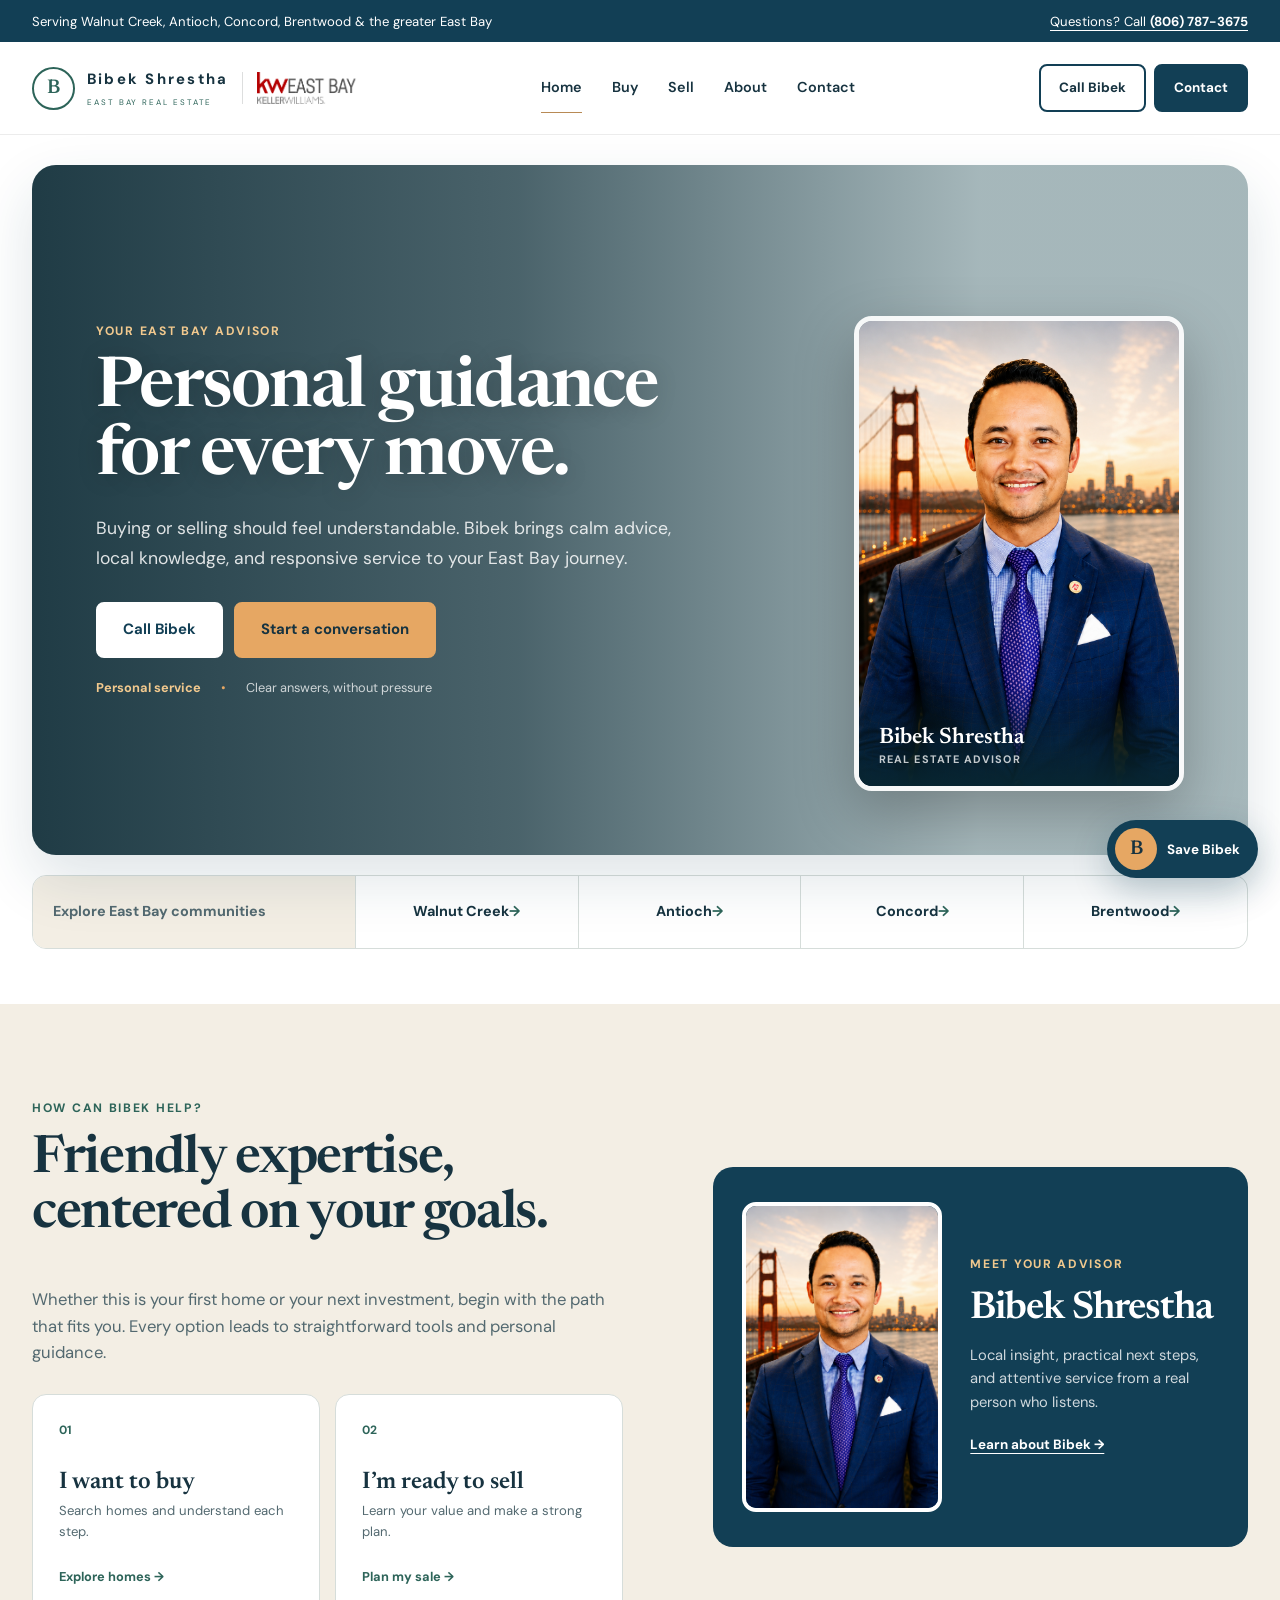
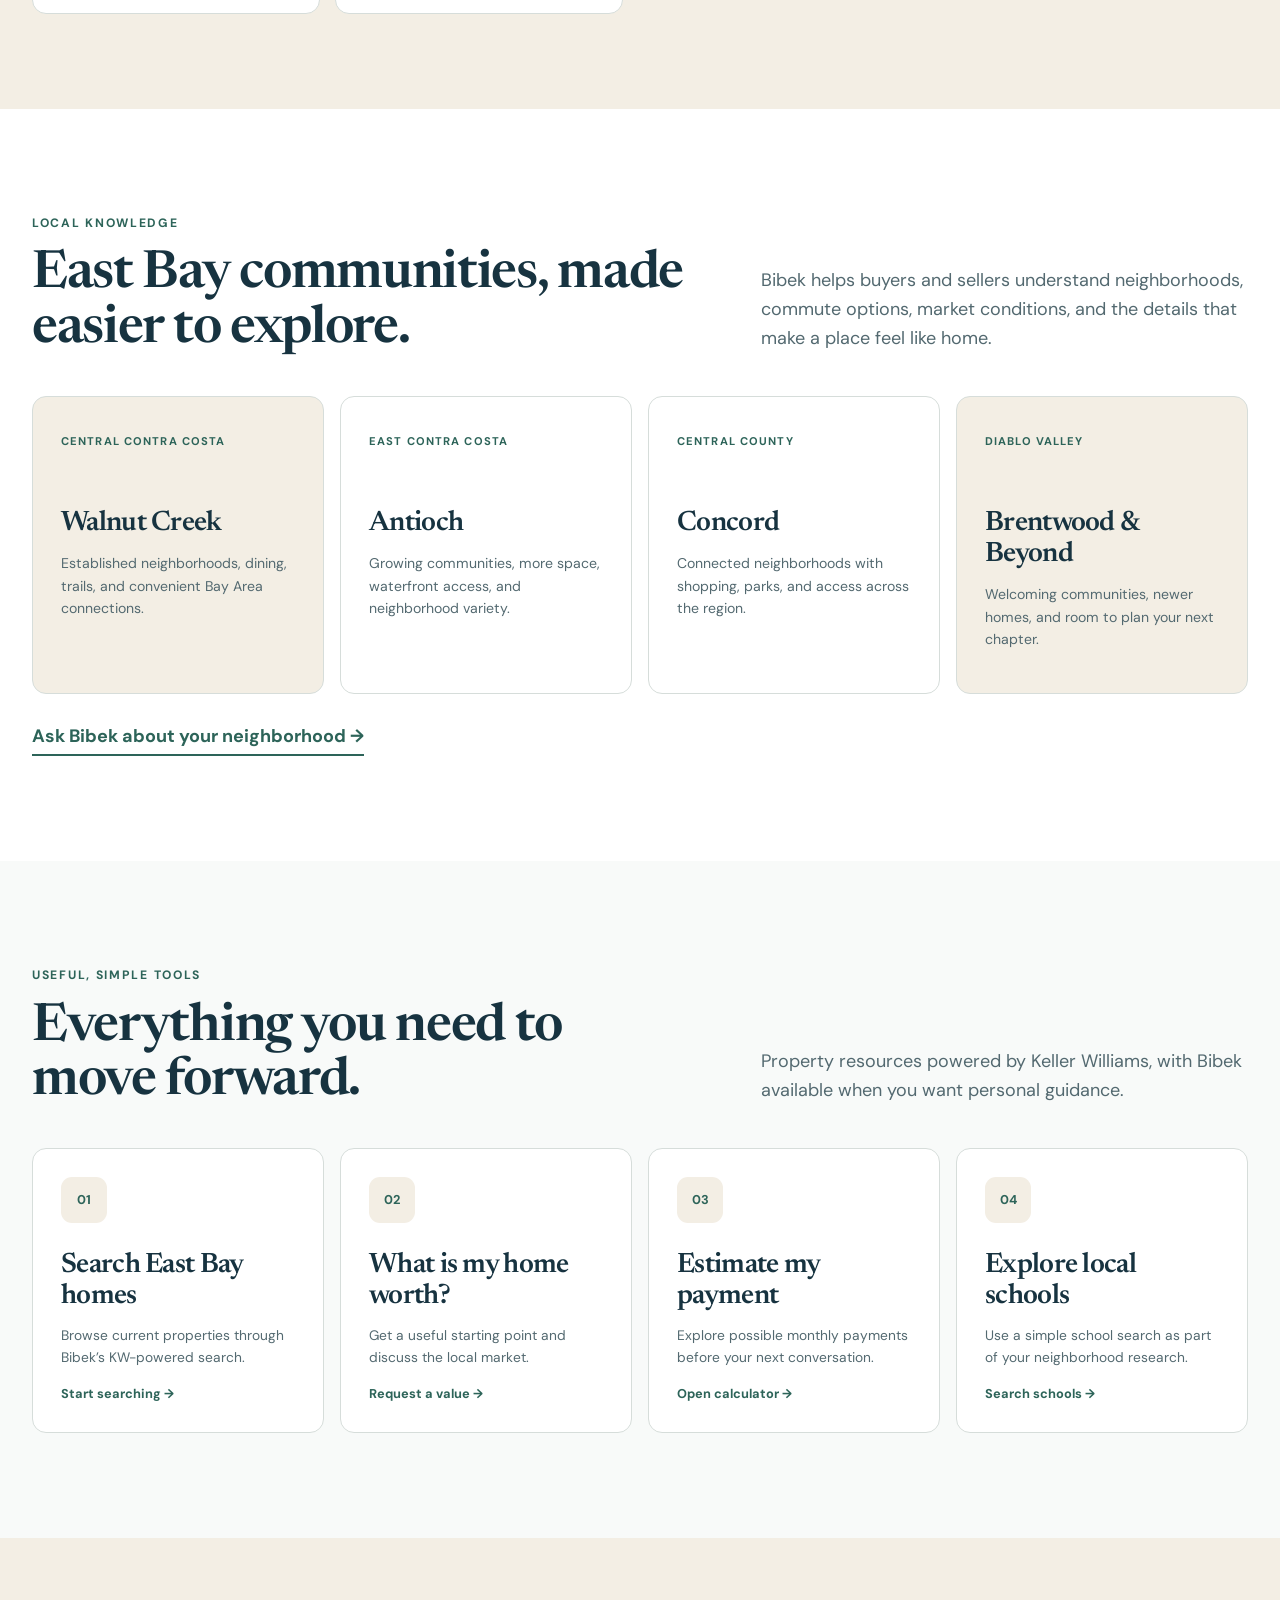
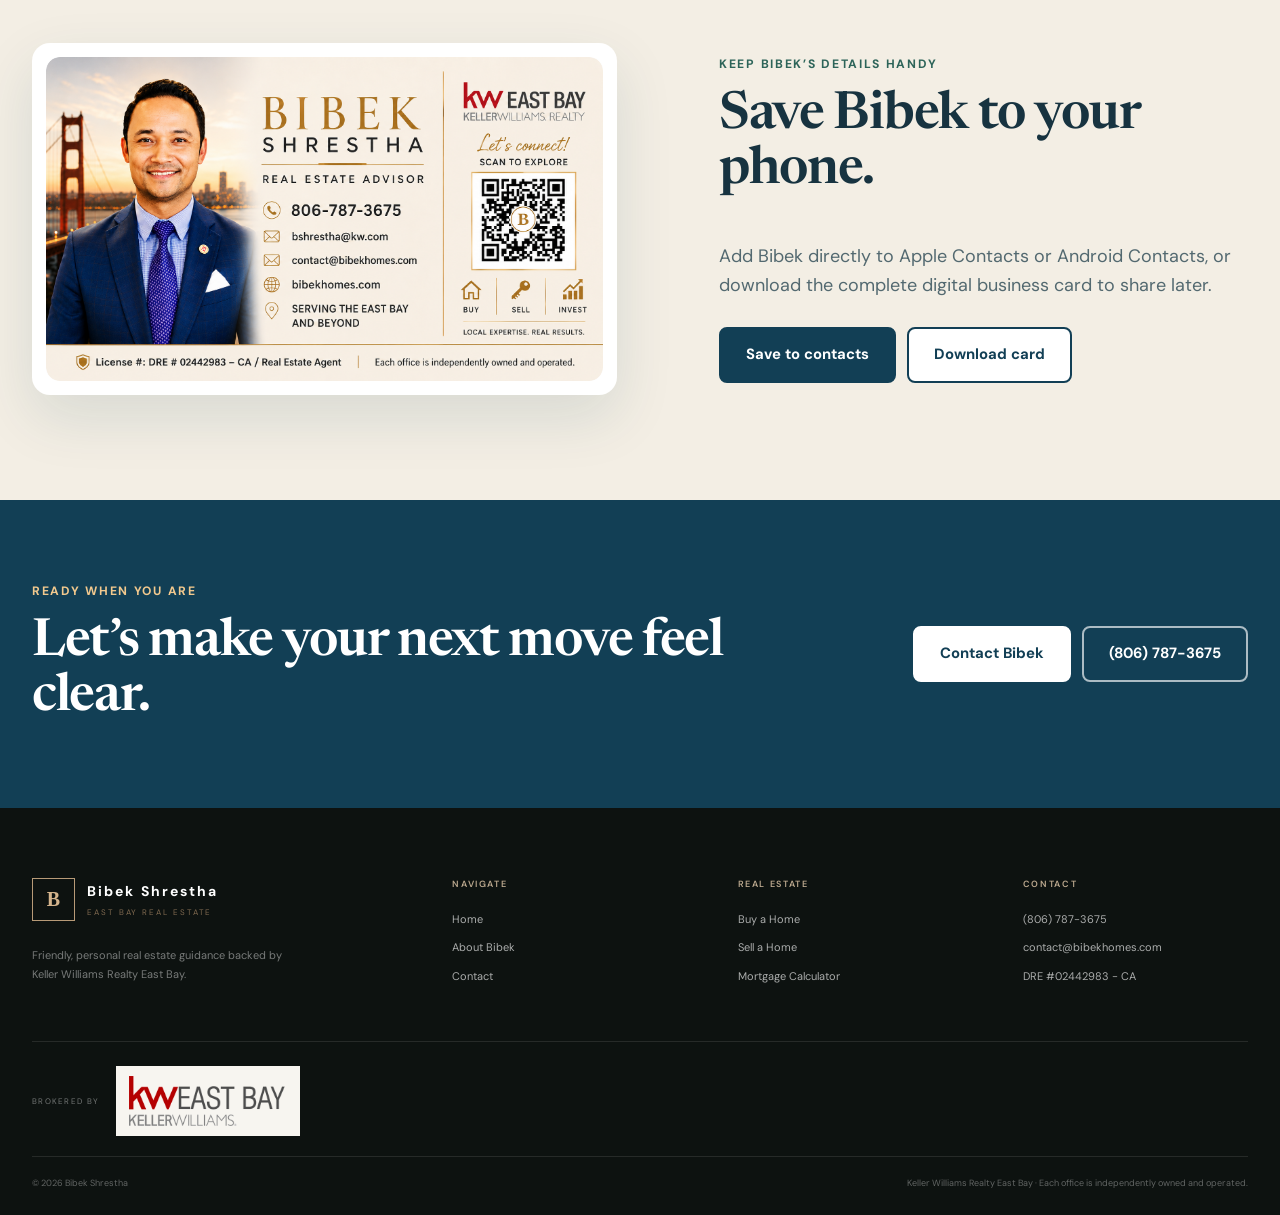
==== index.html @ 1809be36 "Unify navbar and KW co-branding" ====
<!doctype html>
<html lang="en">
<head>
<meta charset="utf-8">
<meta name="viewport" content="width=device-width,initial-scale=1">
<meta name="description" content="Friendly, personal East Bay real estate guidance from Bibek Shrestha, serving Walnut Creek, Antioch, Concord, Brentwood and nearby communities.">
<meta name="theme-color" content="#123f55">
<title>Bibek Shrestha | East Bay Real Estate</title>
<link rel="preconnect" href="https://fonts.googleapis.com">
<link rel="preconnect" href="https://fonts.gstatic.com" crossorigin>
<link href="https://fonts.googleapis.com/css2?family=DM+Sans:wght@400;500;600;700&family=Newsreader:opsz,wght@6..72,500;6..72,600&display=swap" rel="stylesheet">
<link rel="stylesheet" href="assets/css/styles.css?v=premium-2">
<link rel="stylesheet" href="assets/css/refinements.css?v=refine-4">
<link rel="stylesheet" href="assets/css/coastal-home.css?v=coastal-6">
</head>
<body class="coastal-home">

<a class="coastal-skip" href="#main-content">Skip to main content</a>

<div class="coastal-topbar">
  <div class="container">
    <span>Serving Walnut Creek, Antioch, Concord, Brentwood &amp; the greater East Bay</span>
    <a data-agent-phone-link href="#">Questions? Call <strong data-agent-phone></strong></a>
  </div>
</div>

<header class="site-header coastal-header">
  <div class="container navbar">
    <a class="brand" href="index.html" aria-label="Bibek Shrestha home">
      <div class="monogram" aria-hidden="true">B</div>
      <div class="brand-copy"><strong data-agent-name>BIBEK SHRESTHA</strong><span>East Bay Real Estate</span></div>
    </a>
    <button class="mobile-menu" data-menu-button aria-label="Open navigation" aria-expanded="false">Menu</button>
    <nav class="main-nav" data-main-nav aria-label="Main navigation">
      <a aria-current="page" href="index.html">Home</a>
      <a href="search-homes/index.html">Buy</a>
      <a href="home-value/index.html">Sell</a>
      <a href="about/index.html">About</a>
      <a href="contact/index.php">Contact</a>
    </nav>
    <div class="nav-actions">
      <a class="coastal-call" data-agent-phone-link href="#">Call Bibek</a>
      <a class="coastal-contact" href="contact/index.php">Contact</a>
    </div>
  </div>
</header>

<main id="main-content">
  <section class="coastal-hero">
    <div class="container">
      <div class="coastal-hero-media">
        <video autoplay muted loop playsinline preload="metadata" aria-hidden="true">
          <source src="https://static.kw.com/7a/43/bce1463cf8110370e719b0ebc4ff/d9bakq3cnghs776kqfq0.mp4" type="video/mp4">
        </video>
        <div class="coastal-hero-panel">
          <div class="coastal-hero-copy">
            <p class="coastal-eyebrow">Your East Bay advisor</p>
            <h1>Personal guidance for every move.</h1>
            <p>Buying or selling should feel understandable. Bibek brings calm advice, local knowledge, and responsive service to your East Bay journey.</p>
            <div class="coastal-buttons">
              <a class="coastal-button primary" data-agent-phone-link href="#">Call Bibek</a>
              <a class="coastal-button warm" href="contact/index.php">Start a conversation</a>
            </div>
            <div class="coastal-reassurance"><strong>Personal service</strong><span>Clear answers, without pressure</span></div>
          </div>
          <a class="coastal-hero-advisor" href="about/index.html" aria-label="Meet Bibek Shrestha">
            <img src="assets/images/bibek-business-card-portrait.png" alt="Bibek Shrestha with the Golden Gate Bridge">
            <span><strong>Bibek Shrestha</strong><small>Real Estate Advisor</small></span>
          </a>
        </div>
      </div>
      <div class="coastal-community-nav" aria-label="Communities served">
        <strong>Explore East Bay communities</strong>
        <a href="#communities">Walnut Creek</a>
        <a href="#communities">Antioch</a>
        <a href="#communities">Concord</a>
        <a href="#communities">Brentwood</a>
      </div>
    </div>
  </section>

  <section class="coastal-help">
    <div class="container coastal-help-grid">
      <div class="coastal-help-copy">
        <p class="coastal-eyebrow">How can Bibek help?</p>
        <h2>Friendly expertise, centered on your goals.</h2>
        <p>Whether this is your first home or your next investment, begin with the path that fits you. Every option leads to straightforward tools and personal guidance.</p>
        <div class="coastal-paths">
          <a href="search-homes/index.html"><span aria-hidden="true">01</span><strong>I want to buy</strong><small>Search homes and understand each step.</small><b>Explore homes →</b></a>
          <a href="home-value/index.html"><span aria-hidden="true">02</span><strong>I’m ready to sell</strong><small>Learn your value and make a strong plan.</small><b>Plan my sale →</b></a>
        </div>
      </div>
      <aside class="coastal-profile">
        <img src="assets/images/bibek-business-card-portrait.png?v=card-portrait-1" alt="Bibek Shrestha, East Bay real estate advisor">
        <div>
          <p class="coastal-eyebrow">Meet your advisor</p>
          <h2>Bibek Shrestha</h2>
          <p>Local insight, practical next steps, and attentive service from a real person who listens.</p>
          <a href="about/index.html">Learn about Bibek →</a>
        </div>
      </aside>
    </div>
  </section>

  <section class="coastal-communities" id="communities">
    <div class="container">
      <div class="coastal-section-heading">
        <div><p class="coastal-eyebrow">Local knowledge</p><h2>East Bay communities, made easier to explore.</h2></div>
        <p>Bibek helps buyers and sellers understand neighborhoods, commute options, market conditions, and the details that make a place feel like home.</p>
      </div>
      <div class="coastal-place-grid">
        <article><span>Central Contra Costa</span><h3>Walnut Creek</h3><p>Established neighborhoods, dining, trails, and convenient Bay Area connections.</p></article>
        <article><span>East Contra Costa</span><h3>Antioch</h3><p>Growing communities, more space, waterfront access, and neighborhood variety.</p></article>
        <article><span>Central County</span><h3>Concord</h3><p>Connected neighborhoods with shopping, parks, and access across the region.</p></article>
        <article><span>Diablo Valley</span><h3>Brentwood &amp; Beyond</h3><p>Welcoming communities, newer homes, and room to plan your next chapter.</p></article>
      </div>
      <a class="coastal-text-link" href="contact/index.php">Ask Bibek about your neighborhood →</a>
    </div>
  </section>

  <section class="coastal-tools">
    <div class="container">
      <div class="coastal-section-heading">
        <div><p class="coastal-eyebrow">Useful, simple tools</p><h2>Everything you need to move forward.</h2></div>
        <p>Property resources powered by Keller Williams, with Bibek available when you want personal guidance.</p>
      </div>
      <div class="coastal-tool-grid">
        <a href="search-homes/index.html"><span class="coastal-tool-number">01</span><h3>Search East Bay homes</h3><p>Browse current properties through Bibek’s KW-powered search.</p><strong>Start searching →</strong></a>
        <a href="home-value/index.html"><span class="coastal-tool-number">02</span><h3>What is my home worth?</h3><p>Get a useful starting point and discuss the local market.</p><strong>Request a value →</strong></a>
        <a href="mortgage-calculator/index.html"><span class="coastal-tool-number">03</span><h3>Estimate my payment</h3><p>Explore possible monthly payments before your next conversation.</p><strong>Open calculator →</strong></a>
        <a href="school-search/index.html"><span class="coastal-tool-number">04</span><h3>Explore local schools</h3><p>Use a simple school search as part of your neighborhood research.</p><strong>Search schools →</strong></a>
      </div>
    </div>
  </section>

  <section class="coastal-save">
    <div class="container coastal-save-grid">
      <div class="coastal-business-card">
        <img src="assets/downloads/bibek-shrestha-digital-business-card.png" alt="Bibek Shrestha digital business card">
      </div>
      <div>
        <p class="coastal-eyebrow">Keep Bibek’s details handy</p>
        <h2>Save Bibek to your phone.</h2>
        <p>Add Bibek directly to Apple Contacts or Android Contacts, or download the complete digital business card to share later.</p>
        <div class="coastal-buttons">
          <a class="coastal-button primary" href="assets/downloads/bibek-shrestha.vcf" download>Save to contacts</a>
          <a class="coastal-button outline" href="assets/downloads/bibek-shrestha-digital-business-card.png" download>Download card</a>
        </div>
      </div>
    </div>
  </section>

  <section class="coastal-final">
    <div class="container">
      <div><p class="coastal-eyebrow">Ready when you are</p><h2>Let’s make your next move feel clear.</h2></div>
      <div class="coastal-buttons">
        <a class="coastal-button white" href="contact/index.php">Contact Bibek</a>
        <a class="coastal-button transparent" data-agent-phone-link href="#"><span data-agent-phone></span></a>
      </div>
    </div>
  </section>
</main>

<button class="business-card-launcher" type="button" data-business-card-open aria-label="Open Bibek Shrestha’s digital business card">
  <span aria-hidden="true">B</span>
  <strong>Save Bibek</strong>
</button>

<dialog class="business-card-dialog" data-business-card-dialog aria-labelledby="business-card-title">
  <button class="business-card-close" type="button" data-business-card-close aria-label="Close business card">×</button>
  <div class="business-card-dialog-grid">
    <div class="business-card-dialog-image">
      <img src="assets/downloads/bibek-shrestha-digital-business-card.png" alt="Bibek Shrestha digital business card">
    </div>
    <div class="business-card-dialog-copy">
      <p class="coastal-eyebrow">Keep Bibek handy</p>
      <h2 id="business-card-title">Keep Bibek’s contact handy.</h2>
      <p>Save his phone, email, website, brokerage, and license details in one step.</p>
      <p class="business-card-action-label">Save to Contacts now</p>
      <div class="business-card-phone-actions">
        <a class="phone-save-button apple" href="assets/downloads/bibek-shrestha.vcf" download>
          <span aria-hidden="true">●</span><span><small>Save contact on</small><strong>iPhone</strong></span>
        </a>
        <a class="phone-save-button android" href="assets/downloads/bibek-shrestha.vcf" download>
          <span aria-hidden="true">◆</span><span><small>Save contact on</small><strong>Android</strong></span>
        </a>
      </div>
      <div class="business-card-wallets" aria-label="Digital wallet availability">
        <div><strong>Apple Wallet</strong><span>Issuer setup required</span></div>
        <div><strong>Google Wallet</strong><span>Issuer setup required</span></div>
      </div>
      <a class="business-card-download" href="assets/downloads/bibek-shrestha-digital-business-card.png" download>Download the full business card</a>
      <p class="business-card-note">The contact buttons work now. Genuine Wallet passes need Apple and Google issuer accounts before they can be activated.</p>
    </div>
  </div>
</dialog>

<footer class="site-footer premium-footer">
  <div class="container footer-grid">
    <div><a class="brand" href="index.html"><div class="monogram">B</div><div class="brand-copy"><strong data-agent-name></strong><span>East Bay Real Estate</span></div></a><p>Friendly, personal real estate guidance backed by Keller Williams Realty East Bay.</p></div>
    <div><h4>Navigate</h4><a href="index.html">Home</a><a href="about/index.html">About Bibek</a><a href="contact/index.php">Contact</a></div>
    <div><h4>Real Estate</h4><a href="search-homes/index.html">Buy a Home</a><a href="home-value/index.html">Sell a Home</a><a href="mortgage-calculator/index.html">Mortgage Calculator</a></div>
    <div><h4>Contact</h4><a data-agent-phone-link href="#"><span data-agent-phone></span></a><a data-agent-email-link href="#"><span data-agent-email></span></a><p data-agent-license></p></div>
  </div>
  <div class="container legal"><span>© <span data-current-year></span> Bibek Shrestha</span><span>Keller Williams Realty East Bay · Each office is independently owned and operated.</span></div>
</footer>

<script src="assets/js/config.js"></script>
<script src="assets/js/site.js?v=nav-brand-2"></script>
</body>
</html>
---- assets/css/styles.css ----
:root{--ink:#111614;--forest:#13231e;--forest-2:#1d3029;--sage:#a7b6aa;--sand:#e7dfd1;--cream:#f4f1eb;--paper:#fbfaf7;--white:#fff;--copper:#b88a55;--line:rgba(17,22,20,.14);--muted:#686e69;--serif:"Playfair Display",Georgia,serif;--sans:"Manrope","DM Sans",Arial,sans-serif;--shadow:0 24px 70px rgba(13,24,20,.13)}
*{box-sizing:border-box}html{scroll-behavior:smooth}body{margin:0;background:var(--paper);color:var(--ink);font-family:var(--sans);font-size:16px}a{color:inherit;text-decoration:none}img{max-width:100%}button,a{-webkit-tap-highlight-color:transparent}.container{width:min(1240px,calc(100% - 64px));margin:auto}.kicker{margin:0 0 20px;color:#e7d3b7;font-size:11px;font-weight:700;letter-spacing:.22em;text-transform:uppercase}.kicker.dark{color:#7d6242}h1,h2,h3,p{margin-top:0}h1,h2,h3{font-family:var(--serif);font-weight:500}h2{font-size:clamp(42px,5.2vw,72px);line-height:1.02;letter-spacing:-.035em}.site-header{position:sticky;top:0;z-index:1000;background:rgba(251,250,247,.94);border-bottom:1px solid rgba(17,22,20,.08);backdrop-filter:blur(18px)}.navbar{min-height:80px;display:flex;align-items:center;justify-content:space-between;gap:28px}.brand{display:flex;align-items:center;gap:12px}.monogram{width:43px;height:43px;border:1px solid #8d6b43;display:grid;place-items:center;font:600 20px var(--serif);color:#8d6b43}.brand-copy strong{display:block;font-size:14px;letter-spacing:.15em}.brand-copy span{display:block;margin-top:4px;color:#806a50;font-size:8px;letter-spacing:.24em;text-transform:uppercase}.main-nav{display:flex;align-items:center;gap:31px;font-size:12px;font-weight:600}.main-nav a{position:relative;padding:30px 0}.main-nav a:after{content:"";position:absolute;left:0;right:100%;bottom:21px;height:1px;background:var(--copper);transition:.25s}.main-nav a:hover:after,.main-nav a[aria-current=page]:after{right:0}.nav-actions{display:flex;align-items:center}.btn{min-height:50px;padding:0 25px;border:1px solid var(--forest);background:var(--forest);color:#fff;display:inline-flex;align-items:center;justify-content:center;font:600 12px var(--sans);letter-spacing:.04em;transition:.25s}.btn:hover{background:#29473d;border-color:#29473d;transform:translateY(-2px)}.btn-small{min-height:42px;padding:0 20px}.btn-light{background:var(--paper);border-color:var(--paper);color:var(--ink)}.btn-light:hover{background:#fff;border-color:#fff}.btn-ghost-light{background:transparent;border-color:rgba(255,255,255,.55);color:#fff}.btn-ghost-light:hover{background:rgba(255,255,255,.12);border-color:#fff}.btn-dark{background:var(--forest);border-color:var(--forest)}.btn-outline{background:transparent;color:var(--forest)}.mobile-menu{display:none;border:0;background:none;font:600 11px var(--sans);letter-spacing:.14em;text-transform:uppercase}

.premium-hero{height:calc(100vh - 80px);min-height:650px;max-height:920px;position:relative;color:#fff;overflow:hidden}.premium-hero-photo{position:absolute;inset:0;background:url("../images/bibek-business-card-portrait.png?v=card-portrait-1") center 18%/cover no-repeat;transform:scale(1.01)}.premium-hero-shade{position:absolute;inset:0;background:linear-gradient(90deg,rgba(5,13,10,.82) 0%,rgba(8,17,14,.65) 35%,rgba(8,17,14,.05) 70%),linear-gradient(0deg,rgba(8,16,13,.55),transparent 45%)}.premium-hero-content{position:relative;height:100%;display:flex;flex-direction:column;justify-content:center;align-items:flex-start;padding-bottom:5vh}.premium-hero h1{max-width:820px;margin:0;color:#fff;font-size:clamp(53px,7vw,104px);line-height:.94;letter-spacing:-.045em}.premium-hero h1 em,.final-cta h2 em,.about-hero h1 em{color:#dcc4a3;font-weight:500}.hero-lead{max-width:590px;margin:32px 0 0;color:rgba(255,255,255,.82);font-size:16px;line-height:1.8}.hero-actions{display:flex;gap:12px;margin-top:34px}.hero-scroll{position:absolute;right:4%;bottom:40px;display:flex;align-items:center;gap:15px;color:#fff;font-size:9px;letter-spacing:.2em;text-transform:uppercase;transform:rotate(90deg);transform-origin:right center}.hero-scroll i{display:block;width:56px;height:1px;background:rgba(255,255,255,.6)}

.intro-section{padding:130px 0 100px}.intro-grid{display:grid;grid-template-columns:1.15fr .85fr;gap:11vw;align-items:end}.intro-grid h2{margin-bottom:0}.intro-copy p{color:var(--muted);font-size:17px;line-height:1.9}.arrow-link{display:inline-flex;align-items:center;gap:20px;margin-top:18px;padding-bottom:8px;border-bottom:1px solid var(--ink);font-size:12px;font-weight:700;letter-spacing:.06em}.arrow-link span{font-size:18px}.proof-row{display:grid;grid-template-columns:repeat(4,1fr);margin-top:100px;border-top:1px solid var(--line);border-bottom:1px solid var(--line)}.proof-row div{padding:35px 26px;border-right:1px solid var(--line)}.proof-row div:first-child{padding-left:0}.proof-row div:last-child{border-right:0}.proof-row strong{display:block;font:500 36px var(--serif)}.proof-row span{display:block;margin-top:8px;color:var(--muted);font-size:11px;line-height:1.5}

.path-section{padding:110px 0;background:var(--cream)}.section-title-row{display:flex;justify-content:space-between;align-items:end;margin-bottom:55px}.section-title-row h2{margin-bottom:0}.section-title-row>p{max-width:320px;color:var(--muted);line-height:1.7}.path-grid{display:grid;grid-template-columns:repeat(3,1fr);min-height:570px}.path-card{position:relative;overflow:hidden;display:flex;flex-direction:column;justify-content:space-between;padding:34px;color:#fff;background-position:center;background-size:cover}.path-card:before{content:"";position:absolute;inset:0;background:linear-gradient(0deg,rgba(7,15,12,.89),rgba(7,15,12,.07) 72%);transition:.35s}.path-card:hover:before{background:linear-gradient(0deg,rgba(7,15,12,.92),rgba(7,15,12,.15) 72%)}.path-card>*{position:relative}.path-card>div{transform:translateY(40px);transition:.35s}.path-card:hover>div{transform:translateY(0)}.path-card .path-number{font-size:10px;letter-spacing:.2em}.path-card h3{font-size:37px;line-height:1.05;margin-bottom:15px}.path-card p{max-width:330px;color:rgba(255,255,255,.76);font-size:13px;line-height:1.7}.path-card b{display:block;margin-top:25px;font-size:11px;letter-spacing:.08em;opacity:0;transition:.35s}.path-card:hover b{opacity:1}.path-buy{background-image:url("https://images.unsplash.com/photo-1600585154340-be6161a56a0c?auto=format&fit=crop&w=1200&q=88")}.path-sell{background-image:url("https://images.unsplash.com/photo-1600566753190-17f0baa2a6c3?auto=format&fit=crop&w=1200&q=88")}.path-talk{background-image:url("https://images.unsplash.com/photo-1600607687939-ce8a6c25118c?auto=format&fit=crop&w=1200&q=88")}

.areas-section{padding:125px 0;background:var(--forest);color:#fff}.areas-head{display:grid;grid-template-columns:1fr 1fr;align-items:end;gap:60px;margin-bottom:54px}.areas-head .kicker{grid-column:1/-1;margin-bottom:-30px}.areas-head h2{margin-bottom:0}.areas-head>p{max-width:490px;color:rgba(255,255,255,.66);line-height:1.8}.area-grid{display:grid;grid-template-columns:repeat(4,1fr);grid-template-rows:330px 230px;gap:12px}.area-card{position:relative;overflow:hidden;background-size:cover;background-position:center}.area-card:before{content:"";position:absolute;inset:0;background:linear-gradient(0deg,rgba(6,14,11,.86),rgba(6,14,11,.03) 70%)}.area-card>div{position:absolute;left:25px;right:25px;bottom:24px}.area-card span{font-size:9px;letter-spacing:.16em;text-transform:uppercase;color:#dcc4a3}.area-card h3{font-size:31px;margin:6px 0 0}.area-card p{max-width:450px;margin:12px 0 0;color:rgba(255,255,255,.74);font-size:12px;line-height:1.65}.area-walnut{grid-column:span 2;background-image:url("https://images.unsplash.com/photo-1449157291145-7efd050a4d0e?auto=format&fit=crop&w=1400&q=85")}.area-antioch{grid-column:span 2;background-image:url("https://images.unsplash.com/photo-1510798831971-661eb04b3739?auto=format&fit=crop&w=1400&q=85")}.area-small{background:linear-gradient(135deg,#2a4038,#1a2c26)}.area-small:nth-child(4){background:linear-gradient(135deg,#3b4b42,#22322c)}.area-small:nth-child(5){background:linear-gradient(135deg,#6c5d49,#3b3329)}.area-small:nth-child(6){background:linear-gradient(135deg,#466057,#243932)}.area-note{text-align:center;margin:35px 0 0;color:rgba(255,255,255,.58);font-size:12px}.area-note a{color:#fff;border-bottom:1px solid rgba(255,255,255,.4)}

.quote-section{padding:130px 0}.quote-grid{display:grid;grid-template-columns:.9fr 1.1fr;min-height:660px;background:var(--cream)}.quote-photo{background:url("../images/bibek-business-card-portrait.png?v=card-portrait-1") center 18%/cover no-repeat}.quote-copy{padding:8vw;display:flex;flex-direction:column;justify-content:center}.quote-copy blockquote{margin:0;font:500 clamp(34px,4vw,57px)/1.14 var(--serif);letter-spacing:-.035em}.quote-copy>p:not(.kicker){margin:36px 0 0;font-weight:700;font-size:12px;line-height:1.7}.quote-copy>p span{color:var(--muted);font-weight:400}

.tools-section{padding:115px 0;background:#d9d1c4}.tools-grid{display:grid;grid-template-columns:.85fr 1.15fr;gap:10vw;align-items:center}.tools-section h2{margin-bottom:25px}.tools-section p{max-width:450px;color:#5d625e;line-height:1.8}.tool-links{border-top:1px solid rgba(17,22,20,.25)}.tool-links a{display:flex;justify-content:space-between;align-items:center;padding:25px 4px;border-bottom:1px solid rgba(17,22,20,.25);font:500 20px var(--serif)}.tool-links b{font:400 20px var(--sans);transition:.2s}.tool-links a:hover b{transform:translate(4px,-4px)}

.final-cta{padding:125px 0;background:var(--forest);color:#fff;text-align:center}.final-cta h2{margin:0;font-size:clamp(48px,6.5vw,88px)}.final-actions{display:flex;justify-content:center;align-items:center;gap:34px;margin-top:45px}.final-actions>a:not(.btn){color:rgba(255,255,255,.7);font-size:12px;border-bottom:1px solid rgba(255,255,255,.25);padding-bottom:5px}

.site-footer{padding:70px 0 25px;background:#0d1210;color:#fff}.footer-grid{display:grid;grid-template-columns:1.6fr repeat(3,1fr);gap:60px}.footer-grid>div:first-child>p{max-width:270px;margin-top:25px;color:rgba(255,255,255,.44);font-size:11px;line-height:1.8}.footer-grid h4{margin:0 0 21px;color:#bba88e;font:600 9px var(--sans);letter-spacing:.18em;text-transform:uppercase}.footer-grid>div>a:not(.brand),.footer-grid>div>p{display:block;margin:11px 0;color:rgba(255,255,255,.65);font-size:11px}.premium-footer .brand-copy strong{color:#fff}.premium-footer .monogram{border-color:#b79a77;color:#d4b48c}.legal{display:flex;justify-content:space-between;gap:30px;margin-top:55px;padding-top:20px;border-top:1px solid rgba(255,255,255,.1);color:rgba(255,255,255,.35);font-size:9px;line-height:1.5}

/* About */
.about-hero{padding:120px 0 90px;background:var(--forest);color:#fff}.about-hero-grid{display:grid;grid-template-columns:1.4fr .6fr;gap:8vw;align-items:end}.about-hero h1{margin:0;font-size:clamp(55px,7.5vw,104px);line-height:.96;letter-spacing:-.045em}.about-hero-grid>p{color:rgba(255,255,255,.68);line-height:1.9}.about-story{padding:130px 0}.about-story-grid{display:grid;grid-template-columns:.88fr 1.12fr;gap:10vw}.about-portrait{min-height:820px;background:url("../images/bibek-business-card-portrait.png?v=card-portrait-1") center 18%/cover}.about-copy{padding-top:50px}.about-copy h2{font-size:clamp(43px,5vw,68px)}.about-copy>p:not(.kicker){color:var(--muted);line-height:1.9}.signature{margin:35px 0 28px;font:italic 35px var(--serif);color:#7d6242}.principles-section{padding:110px 0;background:var(--forest);color:#fff}.principles-section>div>h2{margin-bottom:55px}.principle-grid{display:grid;grid-template-columns:repeat(4,1fr);border-top:1px solid rgba(255,255,255,.16)}.principle-grid article{padding:35px 30px 10px 0}.principle-grid span{color:#cbb18f;font-size:10px;letter-spacing:.15em}.principle-grid h3{font-size:28px;margin:30px 0 14px}.principle-grid p{color:rgba(255,255,255,.55);font-size:12px;line-height:1.75}.about-credentials{padding:120px 0;background:var(--cream)}.credentials-grid{display:grid;grid-template-columns:.8fr 1.2fr;gap:10vw}.credentials-grid h2{margin-bottom:0}.credential-list{border-top:1px solid var(--line)}.credential-list div{display:flex;justify-content:space-between;gap:20px;padding:24px 0;border-bottom:1px solid var(--line)}.credential-list span{color:var(--muted);font-size:11px}.credential-list strong{font-size:12px;text-align:right}

/* KW resource gateway pages */
.tool-intro{padding:95px 0 60px;background:var(--forest);color:#fff}.tool-intro-grid{display:flex;justify-content:space-between;align-items:end;gap:35px}.tool-intro h1{margin:8px 0 10px;font-size:clamp(48px,6vw,78px)}.tool-intro p{max-width:620px;color:rgba(255,255,255,.65);line-height:1.7}.tool-intro .btn-outline{border-color:rgba(255,255,255,.45);color:#fff}.tool-shell{padding:65px 0 85px;background:var(--cream)}.frame-card{max-width:940px;margin:auto;background:var(--paper);box-shadow:var(--shadow)}.frame-toolbar{display:flex;justify-content:space-between;align-items:center;padding:20px 25px;border-bottom:1px solid var(--line)}.frame-toolbar span{color:var(--muted);font-size:10px}.frame-actions{display:flex;gap:8px}.kw-frame{width:100%;min-height:68vh;border:0}.frame-notice{display:none;padding:80px 35px;text-align:center}.frame-notice.show{display:block}.frame-notice h2{font-size:43px;margin-bottom:15px}.frame-notice p{max-width:600px;margin:0 auto 28px;color:var(--muted);line-height:1.8}.privacy-note{max-width:940px;margin:18px auto 0;color:var(--muted);font-size:10px;line-height:1.6}.cta-band{padding:32px 0;background:var(--forest);color:#fff}.cta-grid{display:grid;grid-template-columns:1.5fr repeat(3,1fr);gap:25px;align-items:center}.cta-grid strong{font:500 20px var(--serif)}.cta-grid small,.cta-item{color:rgba(255,255,255,.6);font-size:10px}

@media(max-width:980px){.container{width:min(100% - 40px,1240px)}.main-nav{display:none;position:absolute;left:0;right:0;top:72px;padding:20px;background:var(--paper);flex-direction:column;align-items:flex-start;gap:0;box-shadow:var(--shadow)}.main-nav.open{display:flex}.main-nav a{width:100%;padding:14px}.main-nav a:after{display:none}.mobile-menu{display:block}.navbar{min-height:72px}.nav-actions{display:none}.premium-hero{height:780px;min-height:0}.premium-hero-photo{background-position:62% 22%}.premium-hero-shade{background:linear-gradient(90deg,rgba(5,13,10,.8),rgba(5,13,10,.15)),linear-gradient(0deg,rgba(5,13,10,.65),transparent)}.intro-grid,.quote-grid,.tools-grid,.about-story-grid,.about-hero-grid,.credentials-grid{grid-template-columns:1fr}.intro-grid{gap:40px}.proof-row{grid-template-columns:repeat(2,1fr)}.path-grid{grid-template-columns:1fr;min-height:0}.path-card{min-height:460px}.path-card>div{transform:none}.path-card b{opacity:1}.area-grid{grid-template-columns:repeat(2,1fr);grid-template-rows:300px 300px 200px 200px}.area-walnut,.area-antioch{grid-column:span 2}.quote-photo{min-height:580px}.quote-copy{padding:70px 45px}.about-portrait{min-height:680px}.principle-grid{grid-template-columns:repeat(2,1fr)}.footer-grid{grid-template-columns:repeat(2,1fr)}.cta-grid{grid-template-columns:1fr 1fr}.section-title-row,.areas-head{grid-template-columns:1fr;display:grid;gap:22px}.areas-head .kicker{grid-column:auto;margin-bottom:0}.tool-intro-grid{align-items:flex-start;flex-direction:column}}
@media(max-width:620px){.container{width:calc(100% - 32px)}.brand-copy strong{font-size:12px}.monogram{width:38px;height:38px}.premium-hero{height:calc(100svh - 72px);min-height:620px}.premium-hero-photo{background-position:63% 18%}.premium-hero-shade{background:linear-gradient(0deg,rgba(5,13,10,.92) 0%,rgba(5,13,10,.45) 60%,rgba(5,13,10,.12))}.premium-hero-content{justify-content:flex-end;padding-bottom:65px}.premium-hero h1{font-size:clamp(46px,13vw,65px)}.hero-lead{font-size:13px;line-height:1.7}.hero-actions{width:100%}.hero-actions .btn{flex:1;padding:0 15px}.hero-scroll{display:none}.intro-section,.path-section,.areas-section,.quote-section,.tools-section,.final-cta,.about-story,.principles-section,.about-credentials{padding:80px 0}h2{font-size:43px}.proof-row{grid-template-columns:1fr 1fr;margin-top:60px}.proof-row div{padding:23px 15px}.proof-row div:nth-child(odd){padding-left:0}.proof-row div:nth-child(2){border-right:0}.proof-row strong{font-size:28px}.path-card{min-height:400px;padding:24px}.area-grid{grid-template-columns:1fr;grid-template-rows:repeat(6,220px)}.area-walnut,.area-antioch{grid-column:auto}.area-card p{display:none}.quote-photo{min-height:500px}.quote-copy{padding:50px 25px}.quote-copy blockquote{font-size:34px}.final-actions{flex-direction:column;gap:18px}.footer-grid{grid-template-columns:1fr;gap:35px}.legal{flex-direction:column}.about-hero{padding:75px 0}.about-hero h1{font-size:51px}.about-story-grid{gap:55px}.about-portrait{min-height:540px}.about-copy{padding-top:0}.principle-grid{grid-template-columns:1fr}.credential-list div{flex-direction:column}.credential-list strong{text-align:left}.tool-intro{padding:70px 0 45px}.tool-shell{padding:35px 0 60px}.frame-toolbar{align-items:flex-start;flex-direction:column}.frame-actions{width:100%}.frame-actions .btn{flex:1}.frame-notice{padding:55px 22px}.frame-notice h2{font-size:35px}.cta-grid{grid-template-columns:1fr}.footer-grid{grid-template-columns:1fr}}
---- assets/css/refinements.css ----
.hero-agent-card {
  position: absolute;
  z-index: 4;
  right: 4%;
  bottom: 34px;
  width: 300px;
  min-height: 112px;
  padding: 12px;
  display: grid;
  grid-template-columns: 88px 1fr;
  gap: 16px;
  align-items: center;
  background: rgba(251, 250, 247, .94);
  color: var(--ink);
  box-shadow: 0 20px 55px rgba(0, 0, 0, .22);
  backdrop-filter: blur(16px);
  transition: transform .25s ease, background .25s ease;
}

.hero-agent-card:hover { transform: translateY(-4px); background: #fff; }
.hero-agent-photo {
  width: 88px;
  height: 88px;
  background: url("../images/bibek-business-card-portrait.png?v=card-portrait-1") center 17%/cover no-repeat;
}
.hero-agent-copy { display: flex; flex-direction: column; align-items: flex-start; }
.hero-agent-copy small { color: #806a50; font-size: 8px; letter-spacing: .16em; text-transform: uppercase; }
.hero-agent-copy strong { margin-top: 7px; font-family: var(--serif); font-size: 20px; font-weight: 500; }
.hero-agent-copy em { margin-top: 10px; font: normal 600 9px var(--sans); letter-spacing: .06em; }

.hero-scroll { right: 25px; bottom: 210px; }

/* Keller Williams co-branding */
.header-brand-group {
  min-width: 0;
  display: flex;
  align-items: center;
  gap: 14px;
  flex: 0 1 auto;
}
.header-brand-group .brand { flex: 0 1 auto; }
.header-kw-mark {
  display: flex;
  align-items: center;
  flex: 0 0 auto;
  padding-left: 14px;
  border-left: 1px solid var(--line);
}
.header-kw-mark img { display: block; width: 112px; height: auto; }
.footer-kw-mark {
  display: flex;
  align-items: center;
  gap: 17px;
  margin-top: 45px;
  padding-top: 24px;
  border-top: 1px solid rgba(255,255,255,.1);
}
.footer-kw-mark > span { color: rgba(255,255,255,.42); font-size: 8px; letter-spacing: .16em; text-transform: uppercase; }
.footer-kw-mark a { display: inline-flex; padding: 10px 13px; background: #f7f5f0; }
.footer-kw-mark img { display: block; width: 158px; height: auto; }
.footer-kw-mark + .legal { margin-top: 20px; }

.kw-launch {
  display: grid;
  grid-template-columns: 1.25fr .75fr;
  max-width: 1030px;
  margin: 0 auto;
  background: var(--paper);
  box-shadow: var(--shadow);
}
.kw-launch-main { padding: clamp(42px, 6vw, 80px); }
.kw-label { margin-bottom: 18px; color: #806a50; font-size: 9px; font-weight: 700; letter-spacing: .18em; text-transform: uppercase; }
.kw-launch-main h2 { max-width: 620px; margin-bottom: 20px; font-size: clamp(38px, 5vw, 62px); }
.kw-launch-main > p:not(.kw-label) { max-width: 610px; color: var(--muted); line-height: 1.8; }
.kw-launch-actions { display: flex; align-items: center; gap: 25px; margin-top: 32px; }
.kw-back { padding-bottom: 5px; border-bottom: 1px solid var(--ink); font-size: 10px; font-weight: 700; }
.kw-launch-main > small { display: block; margin-top: 25px; color: #8b8f8c; font-size: 9px; }
.kw-advisor-card { padding: 44px 35px; display: flex; flex-direction: column; justify-content: flex-end; background: var(--forest); color: #fff; }
.kw-advisor-photo { width: 116px; height: 116px; margin-bottom: auto; border-radius: 50%; background: url("../images/bibek-business-card-portrait.png?v=card-portrait-1") center 17%/cover no-repeat; }
.kw-advisor-card p { margin: 40px 0 8px; color: #d7c3a8; font-size: 9px; letter-spacing: .14em; text-transform: uppercase; }
.kw-advisor-card h3 { margin-bottom: 24px; font-size: 34px; line-height: 1.06; }
.kw-advisor-card a { width: fit-content; padding-bottom: 7px; border-bottom: 1px solid rgba(255,255,255,.5); font-size: 10px; font-weight: 700; }

/* Full-size KW tool overlay */
.kw-immersive-page .tool-intro { padding: 44px 0 30px; }
.kw-immersive-page .tool-intro h1 { font-size: clamp(38px, 4vw, 58px); }
.kw-immersive-page .tool-intro p { margin-bottom: 0; }
.kw-immersive-shell { padding: 0; background: #fff; }
.kw-immersive-shell > .container { width: 100%; max-width: none; }
.kw-immersive-shell .frame-card { width: 100%; max-width: none; margin: 0; border: 0; border-radius: 0; box-shadow: none; }
.kw-immersive-shell .frame-toolbar { position: sticky; top: 80px; z-index: 20; padding-left: max(24px, calc((100vw - 1240px) / 2)); padding-right: max(24px, calc((100vw - 1240px) / 2)); background: rgba(251,250,247,.96); backdrop-filter: blur(14px); }
.kw-immersive-shell .kw-frame { display: block; width: 100%; height: calc(100vh - 138px); min-height: 780px; border: 0; }
.kw-immersive-shell .privacy-note { max-width: none; margin: 0; padding: 12px 4%; background: var(--cream); text-align: center; }

@media (max-width: 980px) {
  .navbar { gap: 16px; }
  .header-brand-group { margin-right: auto; }
  .hero-agent-card { right: 20px; bottom: 25px; }
  .hero-scroll { display: none; }
  .kw-launch { grid-template-columns: 1fr; }
  .kw-advisor-card { min-height: 360px; }
  .kw-immersive-shell .frame-toolbar { top: 72px; }
  .kw-immersive-shell .kw-frame { height: calc(100svh - 130px); min-height: 680px; }
}

@media (max-width: 620px) {
  .header-brand-group { gap: 9px; }
  .header-brand-group .brand { gap: 8px; }
  .header-brand-group .monogram { width: 34px; height: 34px; font-size: 15px; }
  .header-brand-group .brand-copy strong { max-width: 106px; font-size: 10px; letter-spacing: .1em; line-height: 1.2; }
  .header-brand-group .brand-copy span { display: none; }
  .header-kw-mark { display: flex; padding-left: 9px; }
  .header-kw-mark img { width: 82px; }
  .footer-kw-mark { align-items: flex-start; flex-direction: column; }
  .hero-agent-card {
    right: 16px;
    bottom: 16px;
    width: calc(100% - 32px);
    min-height: 86px;
    grid-template-columns: 64px 1fr;
    gap: 12px;
  }
  .hero-agent-photo { width: 64px; height: 64px; }
  .hero-agent-copy strong { font-size: 17px; }
  .premium-hero-content { padding-bottom: 155px; }
  .kw-launch-main { padding: 45px 24px; }
  .kw-launch-actions { align-items: stretch; flex-direction: column; }
  .kw-launch-actions .btn { width: 100%; }
  .kw-back { align-self: center; }
  .kw-advisor-card { min-height: 340px; padding: 35px 25px; }
  .kw-immersive-page .tool-intro { padding: 35px 0 24px; }
  .kw-immersive-shell .frame-toolbar { position: static; }
  .kw-immersive-shell .kw-frame { height: calc(100svh - 120px); min-height: 620px; }
}
---- assets/css/coastal-home.css ----
:root {
  --coastal-blue: #123f55;
  --coastal-green: #2d6459;
  --coastal-sand: #f3eee4;
  --coastal-gold: #e6a763;
  --coastal-ink: #173340;
  --coastal-muted: #536970;
  --coastal-line: #d6ddda;
  --coastal-white: #fff;
  --coastal-serif: "Newsreader", Georgia, serif;
  --coastal-sans: "DM Sans", Arial, sans-serif;
}

.coastal-home { margin: 0; background: #fff; color: var(--coastal-ink); font: 18px/1.6 var(--coastal-sans); }
.coastal-home h1,
.coastal-home h2,
.coastal-home h3 { color: var(--coastal-ink); font-family: var(--coastal-serif); font-weight: 600; letter-spacing: -.025em; }
.coastal-home h1 { font-size: clamp(3.4rem, 5.4vw, 5.25rem); line-height: .98; }
.coastal-home h2 { font-size: clamp(2.5rem, 4.1vw, 4rem); line-height: 1.04; }
.coastal-home h3 { font-size: 1.75rem; line-height: 1.1; }

.coastal-skip { position: fixed; left: 8px; top: 8px; z-index: 9999; padding: 12px 18px; background: #fff; color: #000; transform: translateY(-160%); }
.coastal-skip:focus { transform: translateY(0); }

.coastal-topbar { min-height: 42px; display: flex; align-items: center; background: var(--coastal-blue); color: #fff; font-size: .82rem; }
.coastal-topbar .container { display: flex; align-items: center; justify-content: space-between; gap: 24px; }
.coastal-topbar a { text-decoration: underline; text-underline-offset: 4px; }
.coastal-header { background: rgba(255,255,255,.97); }
.coastal-header .navbar { min-height: 92px; }
.coastal-header .main-nav { gap: 30px; font-size: .9rem; }
.coastal-header .main-nav a { padding: 34px 0; }
.coastal-header .monogram { border: 2px solid var(--coastal-green); border-radius: 50%; color: var(--coastal-green); font-family: var(--coastal-serif); }
.coastal-header .brand-copy strong { font-size: .93rem; color: var(--coastal-ink); }
.coastal-header .brand-copy span { color: var(--coastal-green); }
.coastal-header .header-kw-mark img { width: 100px; }
.coastal-header .nav-actions { gap: 8px; }
.coastal-call,
.coastal-contact { min-height: 48px; padding: 0 18px; display: inline-flex; align-items: center; justify-content: center; border: 2px solid var(--coastal-blue); border-radius: 8px; font-size: .84rem; font-weight: 700; }
.coastal-contact { background: var(--coastal-blue); color: #fff; }

.coastal-eyebrow { margin: 0 0 15px; color: var(--coastal-green); font-size: .76rem; font-weight: 700; letter-spacing: .14em; text-transform: uppercase; }
.coastal-hero { padding: 30px 0 55px; }
.coastal-hero-media { position: relative; min-height: 690px; overflow: hidden; border-radius: 24px; background: #aebfc2; box-shadow: 0 24px 58px rgba(18,63,85,.14); }
.coastal-hero-media video { position: absolute; inset: 0; width: 100%; height: 100%; display: block; object-fit: cover; }
.coastal-hero-media:after { content: ""; position: absolute; inset: 0; background: linear-gradient(90deg, rgba(8,38,49,.86) 0%, rgba(8,38,49,.6) 40%, rgba(8,38,49,.05) 78%); pointer-events: none; }
.coastal-hero-panel { position: absolute; z-index: 2; inset: 0; padding: clamp(38px, 5vw, 70px); display: grid; grid-template-columns: minmax(0, 1fr) 330px; gap: clamp(35px, 7vw, 100px); align-items: center; }
.coastal-hero-copy { max-width: 650px; color: #fff; }
.coastal-hero-copy .coastal-eyebrow { color: #f2c98e; }
.coastal-hero-copy h1 { max-width: 640px; margin: 0 0 22px; color: #fff; font-size: clamp(3.4rem, 5.4vw, 5.5rem); text-shadow: 0 3px 24px rgba(0,0,0,.2); }
.coastal-hero-copy > p:not(.coastal-eyebrow) { max-width: 590px; margin: 0; color: rgba(255,255,255,.85); font-size: 1.1rem; line-height: 1.7; }
.coastal-hero-copy .coastal-button.primary { border-color: #fff; background: #fff; color: var(--coastal-blue); }
.coastal-hero-advisor { position: relative; display: block; align-self: end; border: 5px solid rgba(255,255,255,.92); border-radius: 18px; box-shadow: 0 22px 58px rgba(0,0,0,.26); overflow: hidden; }
.coastal-hero-advisor img { width: 100%; height: 465px; display: block; object-fit: cover; object-position: center top; }
.coastal-hero-advisor span { position: absolute; left: 0; right: 0; bottom: 0; padding: 42px 20px 18px; display: flex; flex-direction: column; background: linear-gradient(0deg, rgba(8,38,49,.96), transparent); color: #fff; }
.coastal-hero-advisor strong { font: 600 1.4rem var(--coastal-serif); }
.coastal-hero-advisor small { margin-top: 2px; color: rgba(255,255,255,.76); font-size: .68rem; font-weight: 700; letter-spacing: .1em; text-transform: uppercase; }
.coastal-buttons { display: flex; flex-wrap: wrap; gap: 11px; margin-top: 28px; }
.coastal-button { min-height: 56px; padding: 0 25px; display: inline-flex; align-items: center; justify-content: center; border: 2px solid var(--coastal-blue); border-radius: 8px; font-size: .93rem; font-weight: 700; }
.coastal-button.primary { background: var(--coastal-blue); color: #fff; }
.coastal-button.warm { border-color: var(--coastal-gold); background: var(--coastal-gold); color: var(--coastal-ink); }
.coastal-button.outline { color: var(--coastal-blue); background: #fff; }
.coastal-button.white { border-color: #fff; background: #fff; color: var(--coastal-blue); }
.coastal-button.transparent { border-color: rgba(255,255,255,.65); color: #fff; }
.coastal-reassurance { display: flex; flex-wrap: wrap; gap: 10px 20px; margin-top: 20px; color: rgba(255,255,255,.76); font-size: .8rem; }
.coastal-reassurance strong { color: #f2c98e; }
.coastal-reassurance span:before { content: "•"; margin-right: 20px; color: var(--coastal-gold); }
.coastal-community-nav { display: grid; grid-template-columns: 1.45fr repeat(4,1fr); margin-top: 20px; overflow: hidden; border: 1px solid var(--coastal-line); border-radius: 14px; }
.coastal-community-nav > * { min-height: 72px; padding: 10px 20px; display: flex; align-items: center; justify-content: center; border-right: 1px solid var(--coastal-line); font-size: .9rem; font-weight: 700; }
.coastal-community-nav strong { justify-content: flex-start; background: var(--coastal-sand); color: var(--coastal-muted); }
.coastal-community-nav a:after { content: " →"; color: var(--coastal-green); }
.coastal-community-nav a:last-child { border-right: 0; }

.coastal-help { padding: 95px 0; background: var(--coastal-sand); }
.coastal-help-grid { display: grid; grid-template-columns: 1.05fr .95fr; gap: clamp(45px, 7vw, 95px); align-items: center; }
.coastal-help-copy > p:not(.coastal-eyebrow) { max-width: 690px; color: var(--coastal-muted); font-size: 1.04rem; }
.coastal-paths { display: grid; grid-template-columns: 1fr 1fr; gap: 15px; margin-top: 28px; }
.coastal-paths a { min-height: 220px; padding: 26px; display: flex; flex-direction: column; border: 1px solid var(--coastal-line); border-radius: 14px; background: #fff; }
.coastal-paths a > span { color: var(--coastal-green); font-size: .75rem; font-weight: 700; }
.coastal-paths strong { margin-top: 30px; color: var(--coastal-ink); font: 600 1.5rem var(--coastal-serif); }
.coastal-paths small { margin-top: 6px; color: var(--coastal-muted); font-size: .82rem; }
.coastal-paths b { margin-top: auto; color: var(--coastal-green); font-size: .8rem; }
.coastal-profile { min-height: 380px; padding: 29px; display: grid; grid-template-columns: 42% 1fr; gap: 28px; align-items: center; border-radius: 20px; background: var(--coastal-blue); color: #fff; }
.coastal-profile img { width: 100%; height: 310px; display: block; object-fit: cover; object-position: center 18%; border: 4px solid #fff; border-radius: 14px; }
.coastal-profile .coastal-eyebrow { color: #f1c98e; }
.coastal-profile h2 { margin-bottom: 14px; color: #fff; font-size: clamp(2.2rem,3vw,3rem); }
.coastal-profile div > p:not(.coastal-eyebrow) { color: rgba(255,255,255,.8); font-size: .92rem; }
.coastal-profile a { font-size: .84rem; font-weight: 700; text-decoration: underline; text-underline-offset: 4px; }

.coastal-communities,
.coastal-tools,
.coastal-save { padding: 105px 0; }
.coastal-section-heading { display: grid; grid-template-columns: 1.15fr .85fr; gap: 70px; align-items: end; margin-bottom: 38px; }
.coastal-section-heading h2 { max-width: 760px; margin-bottom: 0; }
.coastal-section-heading > p { max-width: 560px; margin-bottom: 5px; color: var(--coastal-muted); }
.coastal-place-grid { display: grid; grid-template-columns: repeat(4, 1fr); gap: 16px; }
.coastal-place-grid article { min-height: 280px; padding: 28px; border: 1px solid var(--coastal-line); border-radius: 14px; background: #fff; }
.coastal-place-grid article:nth-child(1),
.coastal-place-grid article:nth-child(4) { background: var(--coastal-sand); }
.coastal-place-grid span { color: var(--coastal-green); font-size: .7rem; font-weight: 700; letter-spacing: .1em; text-transform: uppercase; }
.coastal-place-grid h3 { margin: 55px 0 13px; }
.coastal-place-grid p { color: var(--coastal-muted); font-size: .88rem; }
.coastal-text-link { display: inline-block; margin-top: 28px; padding-bottom: 4px; border-bottom: 2px solid currentColor; color: var(--coastal-green); font-weight: 700; }

.coastal-tools { background: #f8faf9; }
.coastal-tool-grid { display: grid; grid-template-columns: repeat(4, 1fr); gap: 16px; }
.coastal-tool-grid a { min-height: 285px; padding: 28px; display: flex; flex-direction: column; border: 1px solid var(--coastal-line); border-radius: 14px; background: #fff; }
.coastal-tool-number { width: 46px; height: 46px; display: grid; place-items: center; border-radius: 11px; background: var(--coastal-sand); color: var(--coastal-green); font-size: .8rem; font-weight: 700; }
.coastal-tool-grid h3 { margin: 27px 0 12px; }
.coastal-tool-grid p { color: var(--coastal-muted); font-size: .86rem; }
.coastal-tool-grid strong { margin-top: auto; color: var(--coastal-green); font-size: .8rem; }

.coastal-save { background: var(--coastal-sand); }
.coastal-save-grid { display: grid; grid-template-columns: 1.05fr .95fr; gap: clamp(45px, 8vw, 110px); align-items: center; }
.coastal-business-card { padding: 14px; border-radius: 18px; background: #fff; box-shadow: 0 22px 58px rgba(18,63,85,.12); }
.coastal-business-card img { width: 100%; display: block; border-radius: 14px; }
.coastal-save-grid > div:last-child > p:not(.coastal-eyebrow) { color: var(--coastal-muted); }
.coastal-final { padding: 82px 0; background: var(--coastal-blue); color: #fff; }
.coastal-final .container { display: grid; grid-template-columns: 1.2fr .8fr; gap: 55px; align-items: center; }
.coastal-final .coastal-eyebrow { color: #f2c98e; }
.coastal-final h2 { margin: 0; color: #fff; }
.coastal-final .coastal-buttons { justify-content: flex-end; margin-top: 0; }

.business-card-launcher { position: fixed; right: 22px; bottom: 22px; z-index: 900; min-height: 58px; padding: 8px 18px 8px 8px; display: flex; align-items: center; gap: 10px; border: 0; border-radius: 999px; background: var(--coastal-blue); color: #fff; box-shadow: 0 12px 35px rgba(18,63,85,.28); cursor: pointer; font: 700 .84rem var(--coastal-sans); }
.business-card-launcher > span { width: 42px; height: 42px; display: grid; place-items: center; border-radius: 50%; background: var(--coastal-gold); color: var(--coastal-ink); font: 600 1.25rem var(--coastal-serif); }
.business-card-dialog { width: min(790px, calc(100% - 36px)); max-height: calc(100svh - 48px); padding: 0; border: 0; border-radius: 20px; background: #fff; color: var(--coastal-ink); box-shadow: 0 26px 75px rgba(8,38,49,.3); overflow: auto; }
.business-card-dialog::backdrop { background: rgba(7,31,39,.54); backdrop-filter: blur(3px); }
.business-card-close { position: absolute; top: 11px; right: 11px; z-index: 2; width: 40px; height: 40px; display: grid; place-items: center; border: 1px solid var(--coastal-line); border-radius: 50%; background: #fff; color: var(--coastal-ink); box-shadow: 0 5px 16px rgba(18,63,85,.12); cursor: pointer; font: 400 1.45rem/1 var(--coastal-sans); }
.business-card-dialog-grid { display: grid; grid-template-columns: 290px 1fr; }
.business-card-dialog-image { padding: 18px; display: flex; align-items: center; background: var(--coastal-sand); }
.business-card-dialog-image img { width: 100%; height: auto; display: block; border-radius: 12px; box-shadow: 0 14px 32px rgba(18,63,85,.14); }
.business-card-dialog-copy { padding: 38px 34px 32px; display: flex; flex-direction: column; justify-content: center; }
.business-card-dialog-copy h2 { margin: 0 0 10px; font-size: clamp(2rem,3.5vw,2.65rem); }
.business-card-dialog-copy > p:not(.coastal-eyebrow):not(.business-card-note) { color: var(--coastal-muted); }
.business-card-action-label { margin: 18px 0 8px; color: var(--coastal-ink) !important; font-size: .72rem; font-weight: 800; letter-spacing: .08em; text-transform: uppercase; }
.business-card-phone-actions { display: grid; grid-template-columns: 1fr 1fr; gap: 9px; }
.phone-save-button { min-height: 58px; padding: 8px 13px; display: flex; align-items: center; gap: 9px; border-radius: 10px; color: #fff; }
.phone-save-button.apple { background: #151515; }
.phone-save-button.android { background: #246b4c; }
.phone-save-button > span:first-child { font-size: 1.15rem; }
.phone-save-button > span:last-child { display: flex; flex-direction: column; }
.phone-save-button small { color: rgba(255,255,255,.72); font-size: .64rem; line-height: 1.1; }
.phone-save-button strong { font-size: .98rem; line-height: 1.2; }
.business-card-wallets { display: grid; grid-template-columns: 1fr 1fr; gap: 9px; margin-top: 10px; }
.business-card-wallets div { padding: 9px 11px; display: flex; flex-direction: column; border: 1px solid var(--coastal-line); border-radius: 9px; background: #f8faf9; }
.business-card-wallets strong { font-size: .76rem; }
.business-card-wallets span { color: var(--coastal-muted); font-size: .63rem; }
.business-card-download { margin-top: 13px; color: var(--coastal-green); font-size: .8rem; font-weight: 700; text-decoration: underline; text-underline-offset: 4px; }
.business-card-note { margin: 12px 0 0; color: var(--coastal-muted); font-size: .66rem; line-height: 1.45; }

.coastal-home a:focus-visible,
.coastal-home button:focus-visible { outline: 3px solid var(--coastal-gold); outline-offset: 4px; }

@media (max-width: 1150px) {
  .coastal-header .navbar { gap: 18px; }
  .coastal-header .main-nav { gap: 20px; }
  .coastal-place-grid,
  .coastal-tool-grid { grid-template-columns: 1fr 1fr; }
}

@media (max-width: 980px) {
  .coastal-topbar span { display: none; }
  .coastal-topbar .container { justify-content: center; }
  .coastal-header .navbar { min-height: 76px; }
  .coastal-header .main-nav { top: 76px; font-size: 1.05rem; }
  .coastal-header .main-nav a { padding: 16px; }
  .coastal-help-grid,
  .coastal-save-grid,
  .coastal-final .container { grid-template-columns: 1fr; }
  .coastal-profile { max-width: 720px; }
  .coastal-section-heading { grid-template-columns: 1fr; gap: 20px; }
  .coastal-final .coastal-buttons { justify-content: flex-start; margin-top: 6px; }
  .coastal-hero-panel { grid-template-columns: minmax(0,1fr) 260px; gap: 30px; padding: 38px; }
  .coastal-hero-advisor img { height: 390px; }
}

@media (max-width: 700px) {
  .coastal-home { font-size: 17px; }
  .coastal-home .container { width: calc(100% - 34px); }
  .coastal-header .brand-copy span { display: none; }
  .coastal-hero { padding-top: 16px; }
  .coastal-hero-media { min-height: 690px; border-radius: 14px; }
  .coastal-hero-media { min-height: 880px; }
  .coastal-hero-panel { padding: 30px 22px 22px; grid-template-columns: 1fr; gap: 24px; align-content: center; }
  .coastal-hero-copy h1 { font-size: clamp(2.8rem, 13vw, 4rem); }
  .coastal-hero-advisor { width: min(280px, 78vw); justify-self: center; }
  .coastal-hero-advisor img { height: 360px; }
  .coastal-buttons { flex-direction: column; }
  .coastal-button { width: 100%; }
  .coastal-reassurance span:before { display: none; }
  .coastal-community-nav { grid-template-columns: 1fr 1fr; }
  .coastal-community-nav strong { grid-column: 1 / -1; }
  .coastal-community-nav > * { border-bottom: 1px solid var(--coastal-line); }
  .coastal-paths,
  .coastal-place-grid,
  .coastal-tool-grid { grid-template-columns: 1fr; }
  .coastal-profile { grid-template-columns: 120px 1fr; padding: 20px; gap: 18px; }
  .coastal-profile img { height: 190px; }
  .coastal-profile h2 { font-size: 2rem; }
  .coastal-communities,
  .coastal-tools,
  .coastal-save,
  .coastal-help { padding: 75px 0; }
  .business-card-launcher { right: 14px; bottom: 14px; }
  .business-card-dialog { width: min(430px, calc(100% - 24px)); max-height: calc(100svh - 24px); }
  .business-card-dialog-grid { grid-template-columns: 1fr; }
  .business-card-dialog-image { padding: 12px 60px; }
  .business-card-dialog-image img { max-height: 155px; object-fit: contain; }
  .business-card-dialog-copy { padding: 24px 20px 22px; }
  .business-card-dialog-copy h2 { font-size: 2rem; }
  .business-card-phone-actions { grid-template-columns: 1fr; }
  .business-card-wallets { grid-template-columns: 1fr 1fr; }
}

@media (max-width: 480px) {
  .coastal-hero-media { min-height: 900px; }
  .coastal-hero-copy h1 { font-size: 2.55rem; }
  .coastal-hero-advisor img { height: 330px; }
  .coastal-profile { grid-template-columns: 1fr; }
  .coastal-profile img { width: 150px; height: 205px; }
}

@media (prefers-reduced-motion: reduce) {
  html { scroll-behavior: auto; }
  .coastal-home *,
  .coastal-home *:before,
  .coastal-home *:after { scroll-behavior: auto !important; transition: none !important; }
}
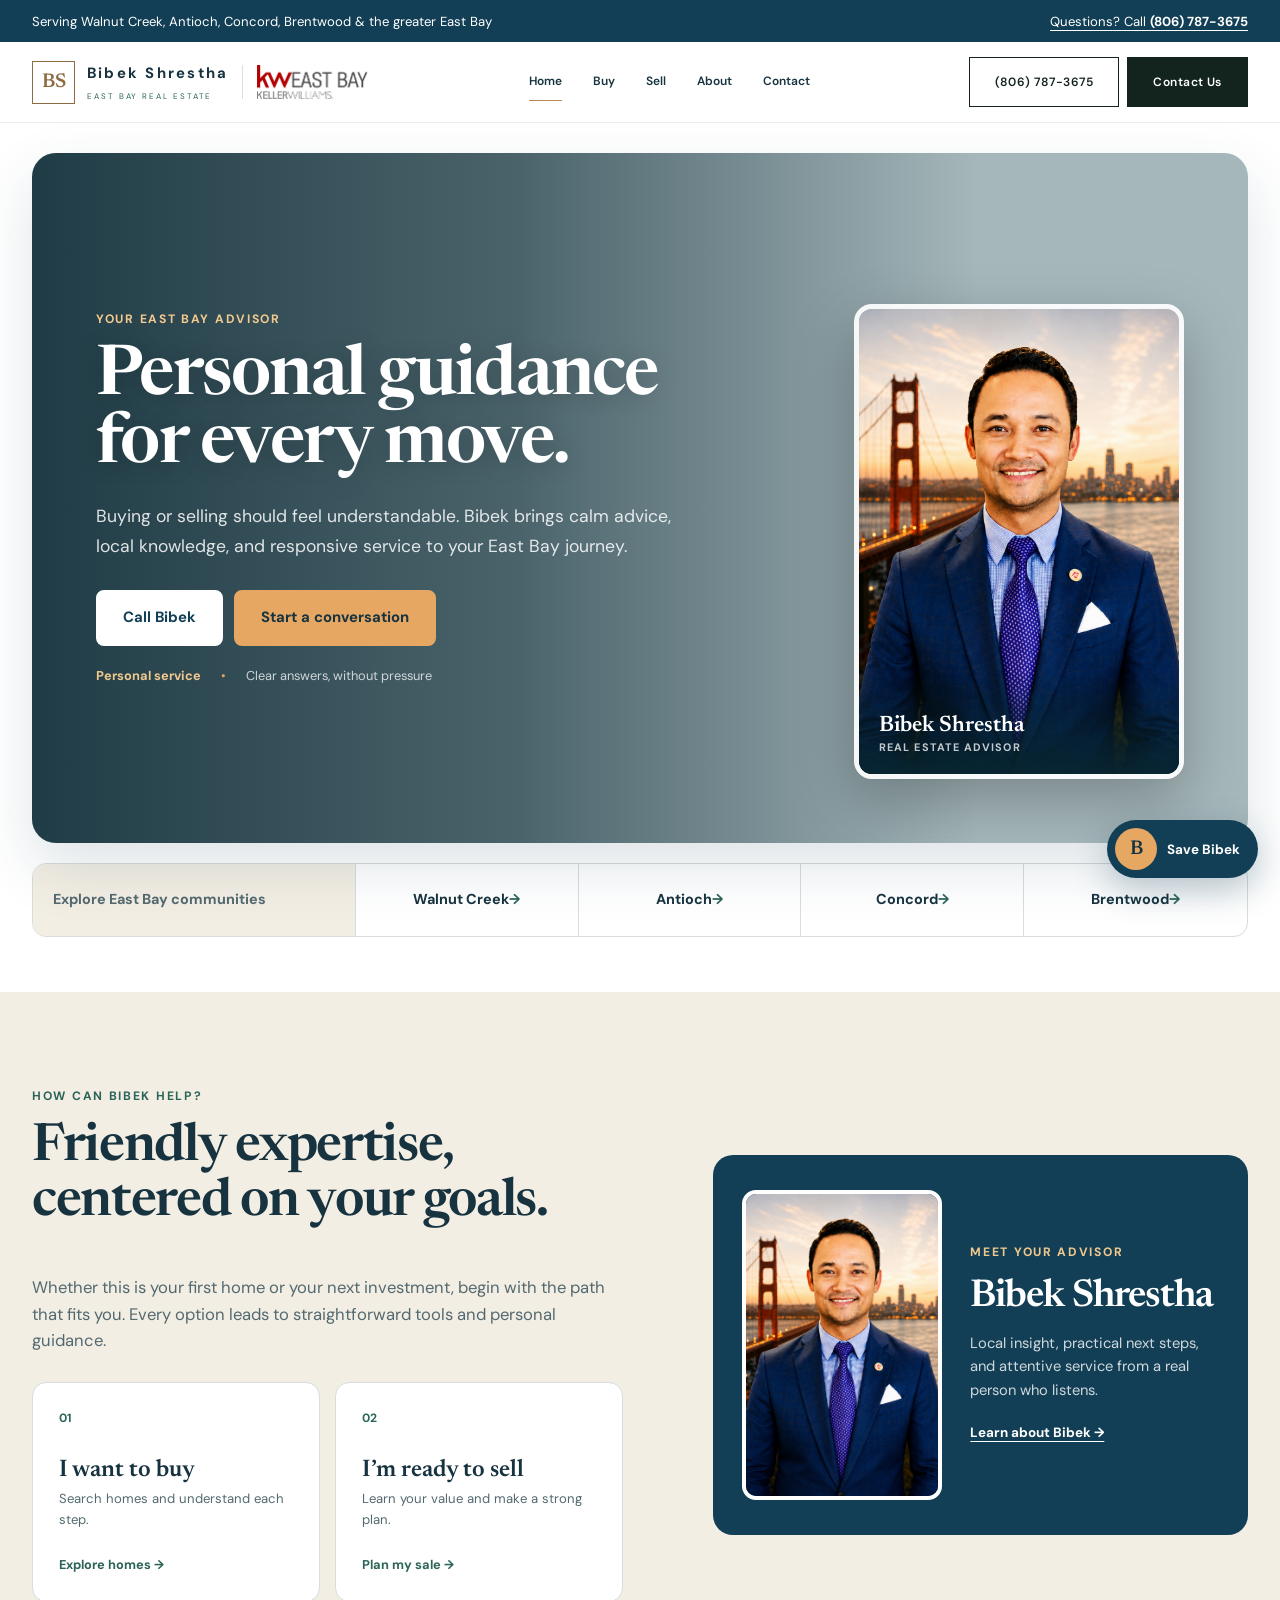
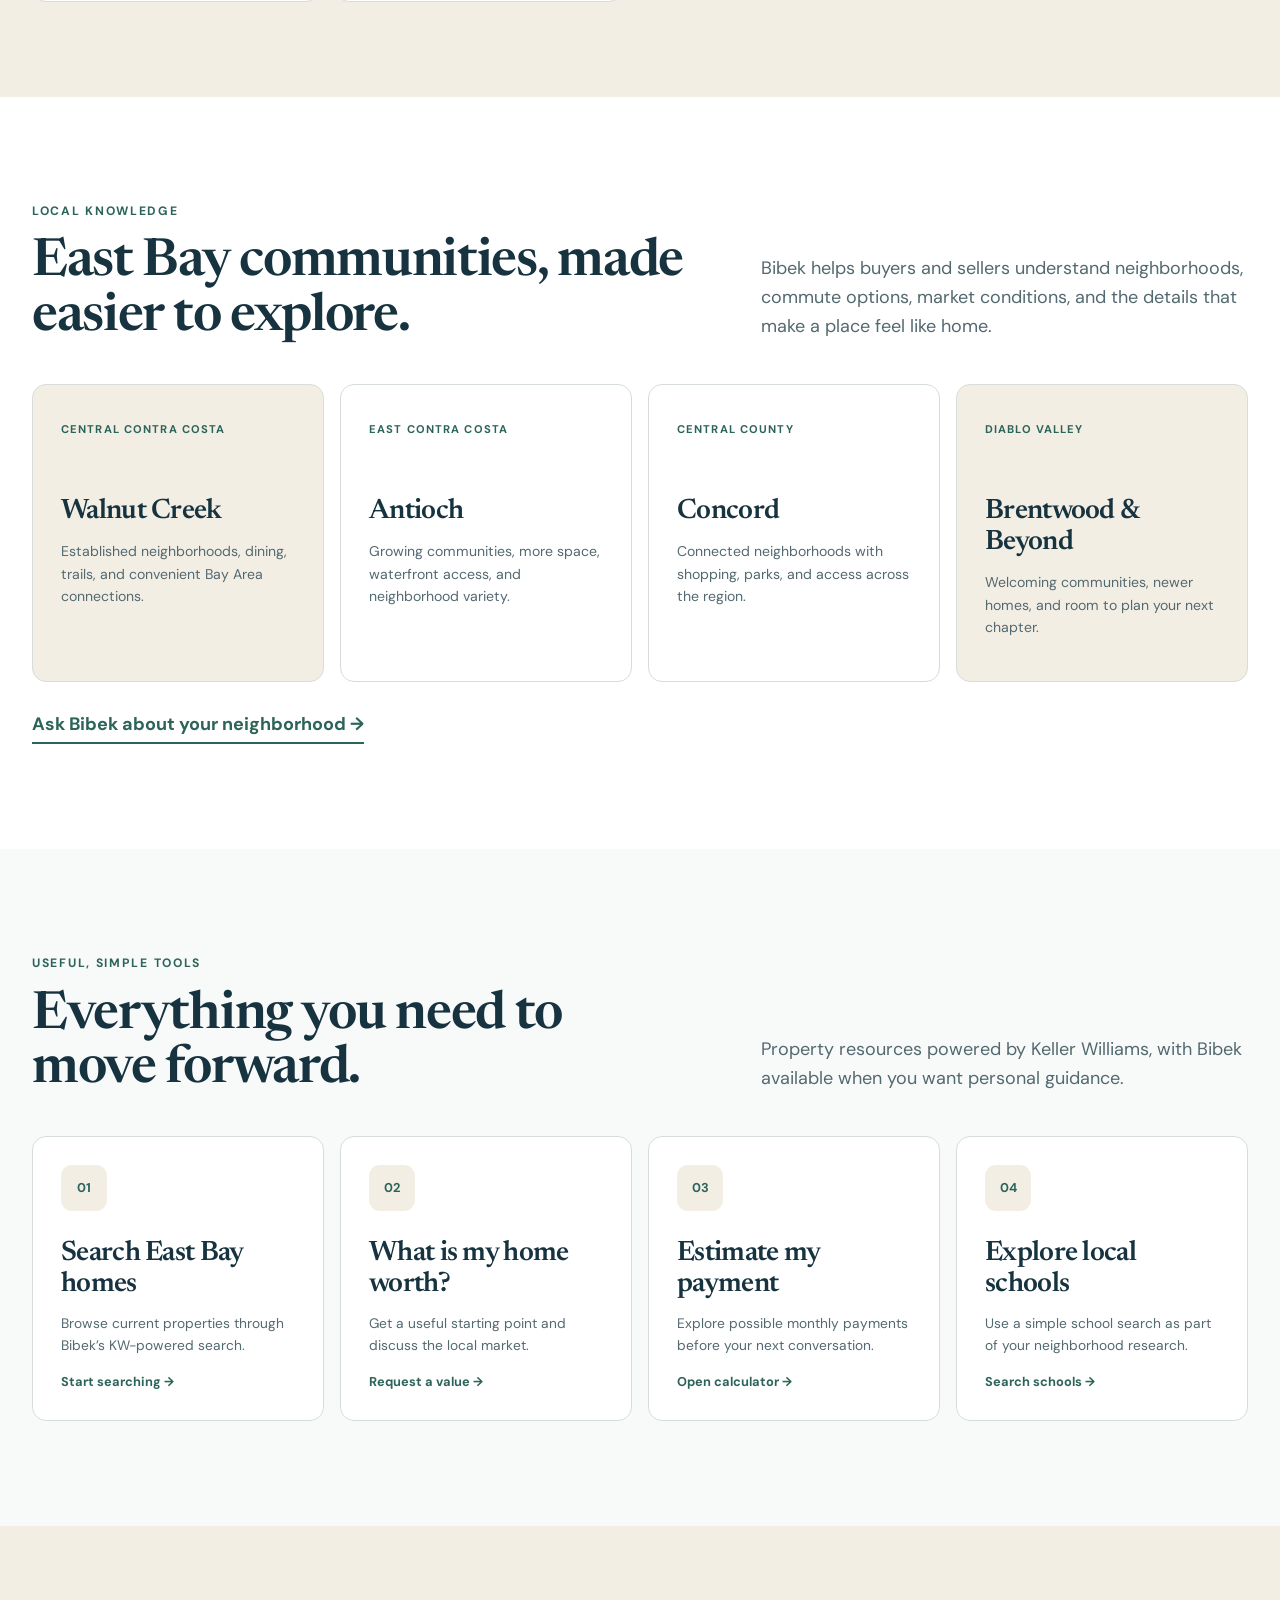
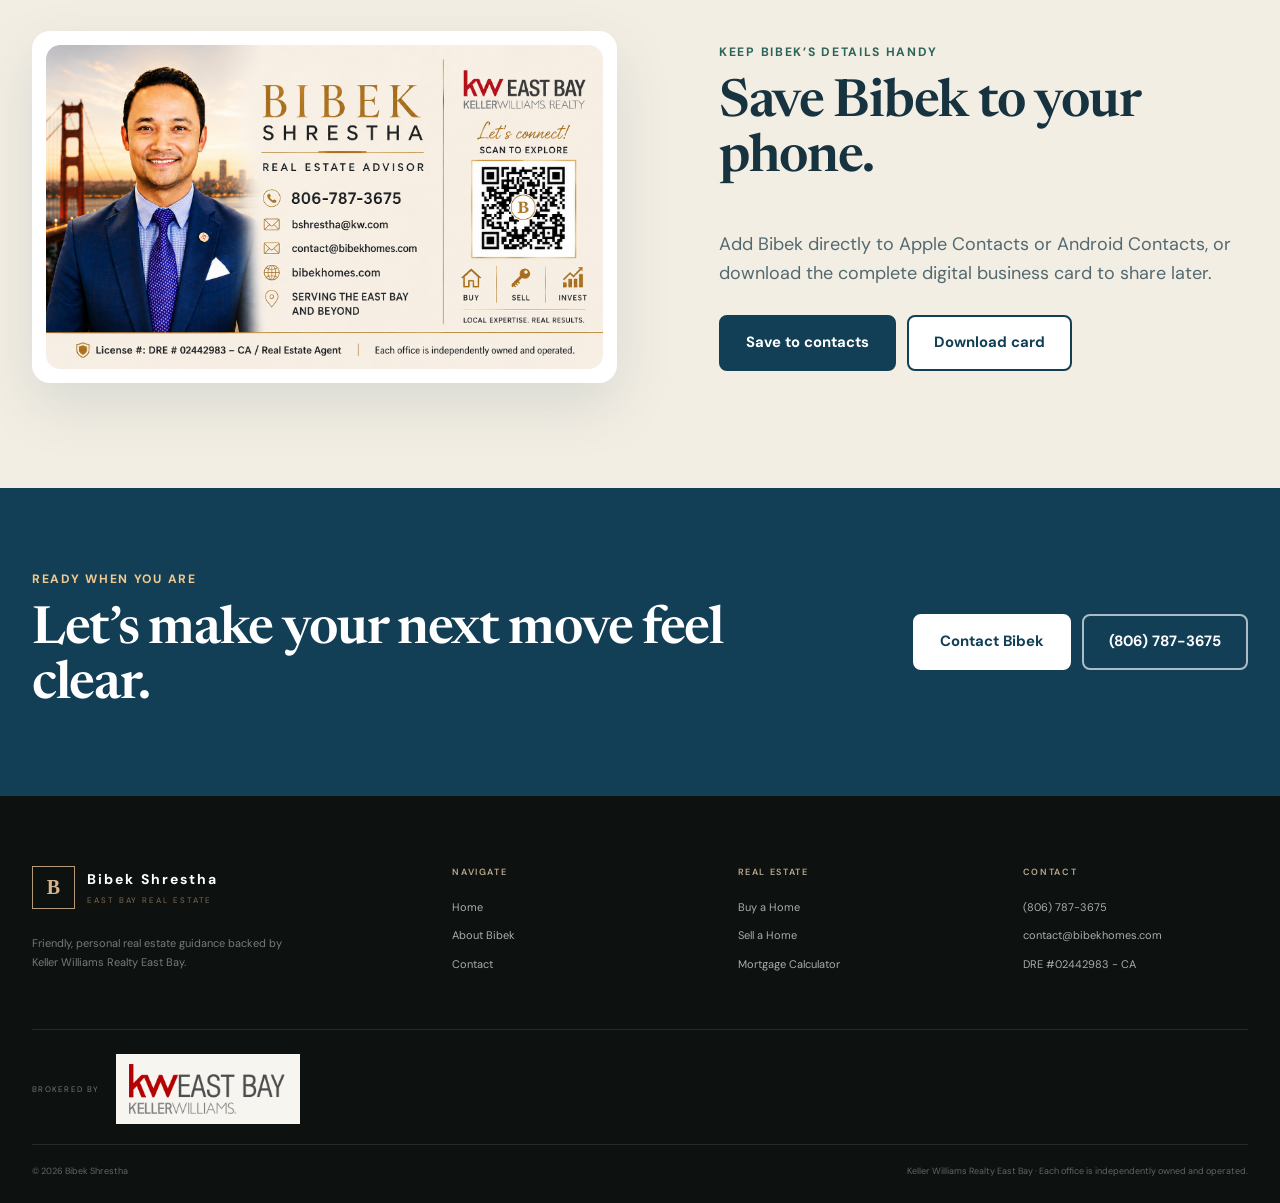
==== commit 330b29bc: "Unify branding and integrate KW tools" ====
--- a/index.html
+++ b/index.html
@@ -10,8 +10,8 @@
 <link rel="preconnect" href="https://fonts.gstatic.com" crossorigin>
 <link href="https://fonts.googleapis.com/css2?family=DM+Sans:wght@400;500;600;700&family=Newsreader:opsz,wght@6..72,500;6..72,600&display=swap" rel="stylesheet">
 <link rel="stylesheet" href="assets/css/styles.css?v=premium-2">
-<link rel="stylesheet" href="assets/css/refinements.css?v=refine-4">
-<link rel="stylesheet" href="assets/css/coastal-home.css?v=coastal-6">
+<link rel="stylesheet" href="assets/css/refinements.css?v=refine-5">
+<link rel="stylesheet" href="assets/css/coastal-home.css?v=coastal-7">
 </head>
 <body class="coastal-home">
 
@@ -27,7 +27,7 @@
 <header class="site-header coastal-header">
   <div class="container navbar">
     <a class="brand" href="index.html" aria-label="Bibek Shrestha home">
-      <div class="monogram" aria-hidden="true">B</div>
+      <div class="monogram" aria-hidden="true">BS</div>
       <div class="brand-copy"><strong data-agent-name>BIBEK SHRESTHA</strong><span>East Bay Real Estate</span></div>
     </a>
     <button class="mobile-menu" data-menu-button aria-label="Open navigation" aria-expanded="false">Menu</button>
@@ -39,8 +39,8 @@
       <a href="contact/index.php">Contact</a>
     </nav>
     <div class="nav-actions">
-      <a class="coastal-call" data-agent-phone-link href="#">Call Bibek</a>
-      <a class="coastal-contact" href="contact/index.php">Contact</a>
+      <a class="btn btn-outline" data-agent-phone-link href="#"><span data-agent-phone>Phone</span></a>
+      <a class="btn" href="contact/index.php">Contact Us</a>
     </div>
   </div>
 </header>
--- a/assets/css/refinements.css
+++ b/assets/css/refinements.css
@@ -87,9 +87,9 @@
 .kw-immersive-page .tool-intro p { margin-bottom: 0; }
 .kw-immersive-shell { padding: 0; background: #fff; }
 .kw-immersive-shell > .container { width: 100%; max-width: none; }
-.kw-immersive-shell .frame-card { width: 100%; max-width: none; margin: 0; border: 0; border-radius: 0; box-shadow: none; }
+.kw-immersive-shell .frame-card { --kw-header-crop: 178px; width: 100%; max-width: none; margin: 0; border: 0; border-radius: 0; box-shadow: none; overflow: hidden; }
 .kw-immersive-shell .frame-toolbar { position: sticky; top: 80px; z-index: 20; padding-left: max(24px, calc((100vw - 1240px) / 2)); padding-right: max(24px, calc((100vw - 1240px) / 2)); background: rgba(251,250,247,.96); backdrop-filter: blur(14px); }
-.kw-immersive-shell .kw-frame { display: block; width: 100%; height: calc(100vh - 138px); min-height: 780px; border: 0; }
+.kw-immersive-shell .kw-frame { position: relative; z-index: 1; display: block; width: 100%; height: calc(100vh - 138px + var(--kw-header-crop)); min-height: calc(780px + var(--kw-header-crop)); margin-top: calc(-1 * var(--kw-header-crop)); margin-bottom: calc(-1 * var(--kw-header-crop)); border: 0; }
 .kw-immersive-shell .privacy-note { max-width: none; margin: 0; padding: 12px 4%; background: var(--cream); text-align: center; }
 
 @media (max-width: 980px) {
@@ -100,7 +100,8 @@
   .kw-launch { grid-template-columns: 1fr; }
   .kw-advisor-card { min-height: 360px; }
   .kw-immersive-shell .frame-toolbar { top: 72px; }
-  .kw-immersive-shell .kw-frame { height: calc(100svh - 130px); min-height: 680px; }
+  .kw-immersive-shell .frame-card { --kw-header-crop: 158px; }
+  .kw-immersive-shell .kw-frame { height: calc(100svh - 130px + var(--kw-header-crop)); min-height: calc(680px + var(--kw-header-crop)); }
 }
 
 @media (max-width: 620px) {
@@ -130,5 +131,6 @@
   .kw-advisor-card { min-height: 340px; padding: 35px 25px; }
   .kw-immersive-page .tool-intro { padding: 35px 0 24px; }
   .kw-immersive-shell .frame-toolbar { position: static; }
-  .kw-immersive-shell .kw-frame { height: calc(100svh - 120px); min-height: 620px; }
+  .kw-immersive-shell .frame-card { --kw-header-crop: 138px; }
+  .kw-immersive-shell .kw-frame { height: calc(100svh - 120px + var(--kw-header-crop)); min-height: calc(620px + var(--kw-header-crop)); }
 }
--- a/assets/css/coastal-home.css
+++ b/assets/css/coastal-home.css
@@ -26,13 +26,13 @@
 .coastal-topbar .container { display: flex; align-items: center; justify-content: space-between; gap: 24px; }
 .coastal-topbar a { text-decoration: underline; text-underline-offset: 4px; }
 .coastal-header { background: rgba(255,255,255,.97); }
-.coastal-header .navbar { min-height: 92px; }
-.coastal-header .main-nav { gap: 30px; font-size: .9rem; }
-.coastal-header .main-nav a { padding: 34px 0; }
-.coastal-header .monogram { border: 2px solid var(--coastal-green); border-radius: 50%; color: var(--coastal-green); font-family: var(--coastal-serif); }
+.coastal-header .navbar { min-height: 80px; }
+.coastal-header .main-nav { gap: 31px; font-size: 12px; }
+.coastal-header .main-nav a { padding: 30px 0; }
+.coastal-header .monogram { border: 1px solid #8d6b43; border-radius: 0; color: #8d6b43; font-family: var(--coastal-serif); }
 .coastal-header .brand-copy strong { font-size: .93rem; color: var(--coastal-ink); }
 .coastal-header .brand-copy span { color: var(--coastal-green); }
-.coastal-header .header-kw-mark img { width: 100px; }
+.coastal-header .header-kw-mark img { width: 112px; }
 .coastal-header .nav-actions { gap: 8px; }
 .coastal-call,
 .coastal-contact { min-height: 48px; padding: 0 18px; display: inline-flex; align-items: center; justify-content: center; border: 2px solid var(--coastal-blue); border-radius: 8px; font-size: .84rem; font-weight: 700; }
@@ -160,8 +160,8 @@
 @media (max-width: 980px) {
   .coastal-topbar span { display: none; }
   .coastal-topbar .container { justify-content: center; }
-  .coastal-header .navbar { min-height: 76px; }
-  .coastal-header .main-nav { top: 76px; font-size: 1.05rem; }
+  .coastal-header .navbar { min-height: 72px; }
+  .coastal-header .main-nav { top: 72px; font-size: 1.05rem; }
   .coastal-header .main-nav a { padding: 16px; }
   .coastal-help-grid,
   .coastal-save-grid,
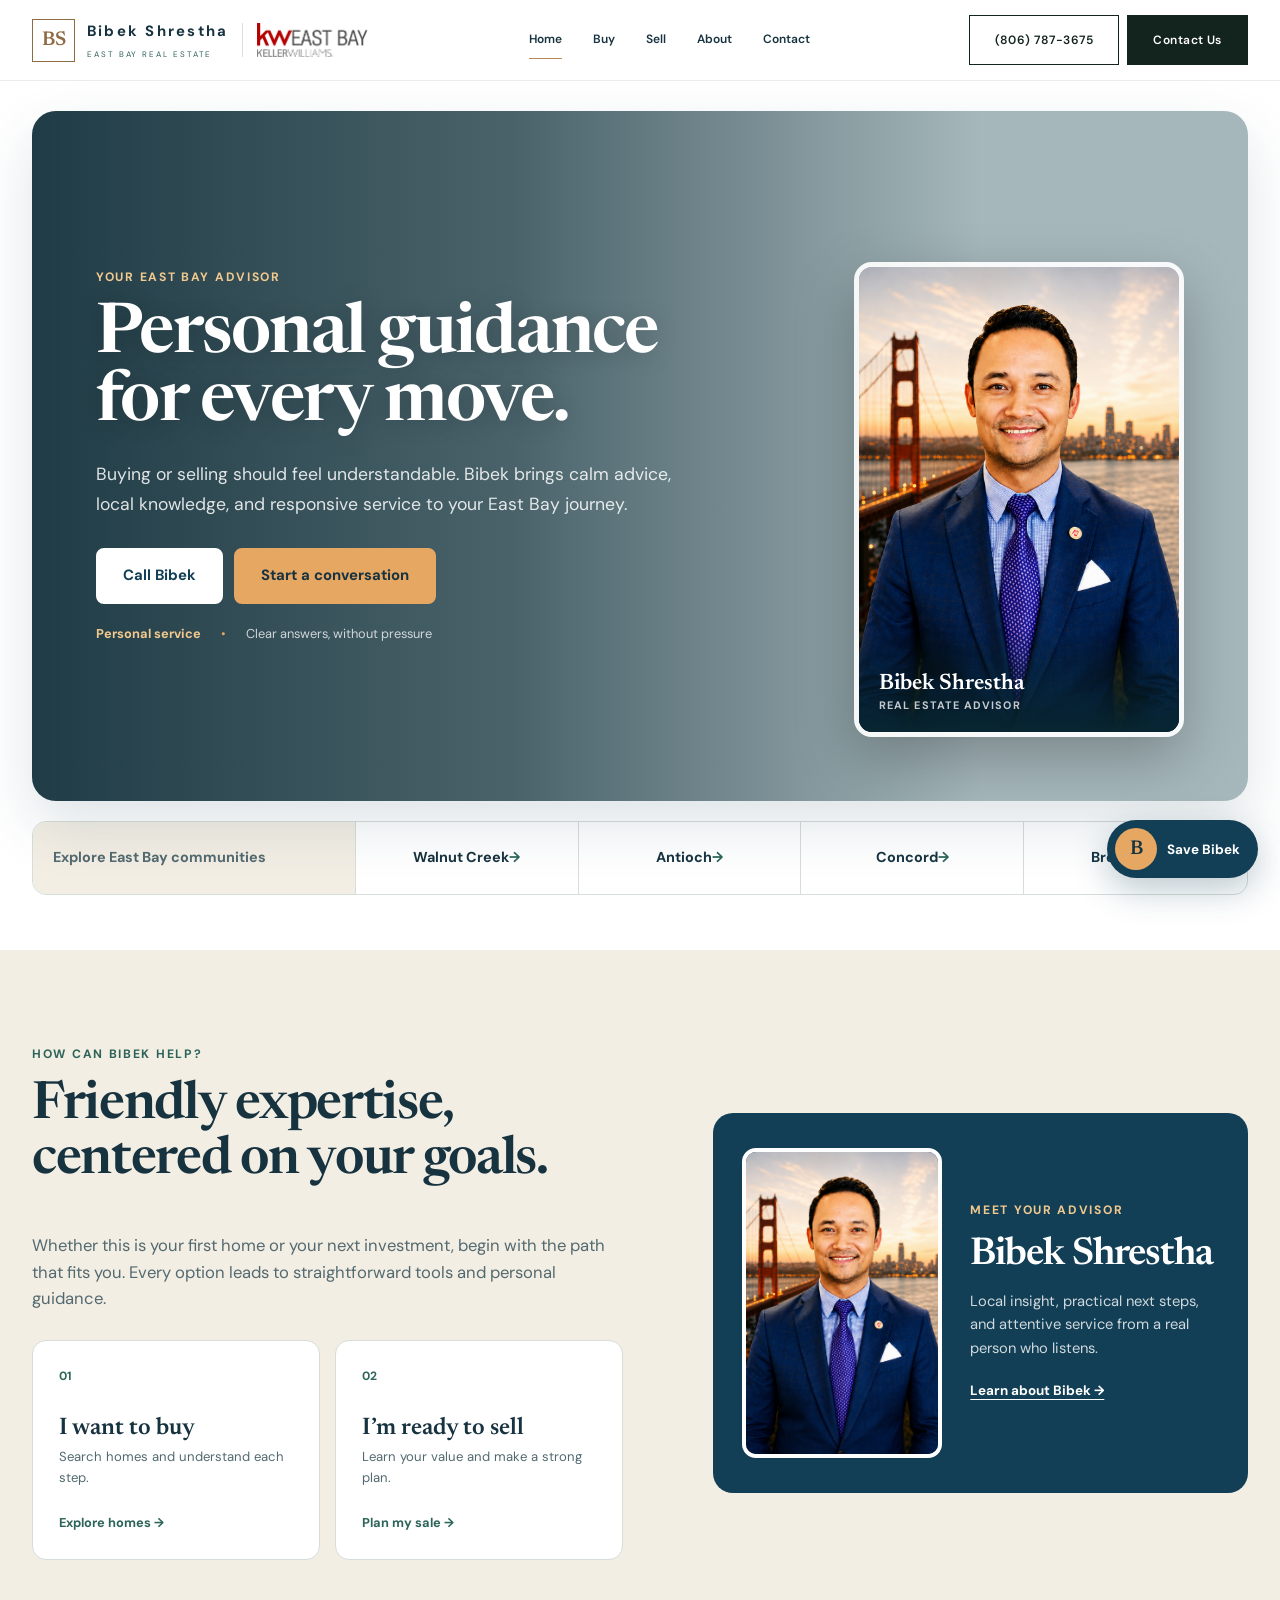
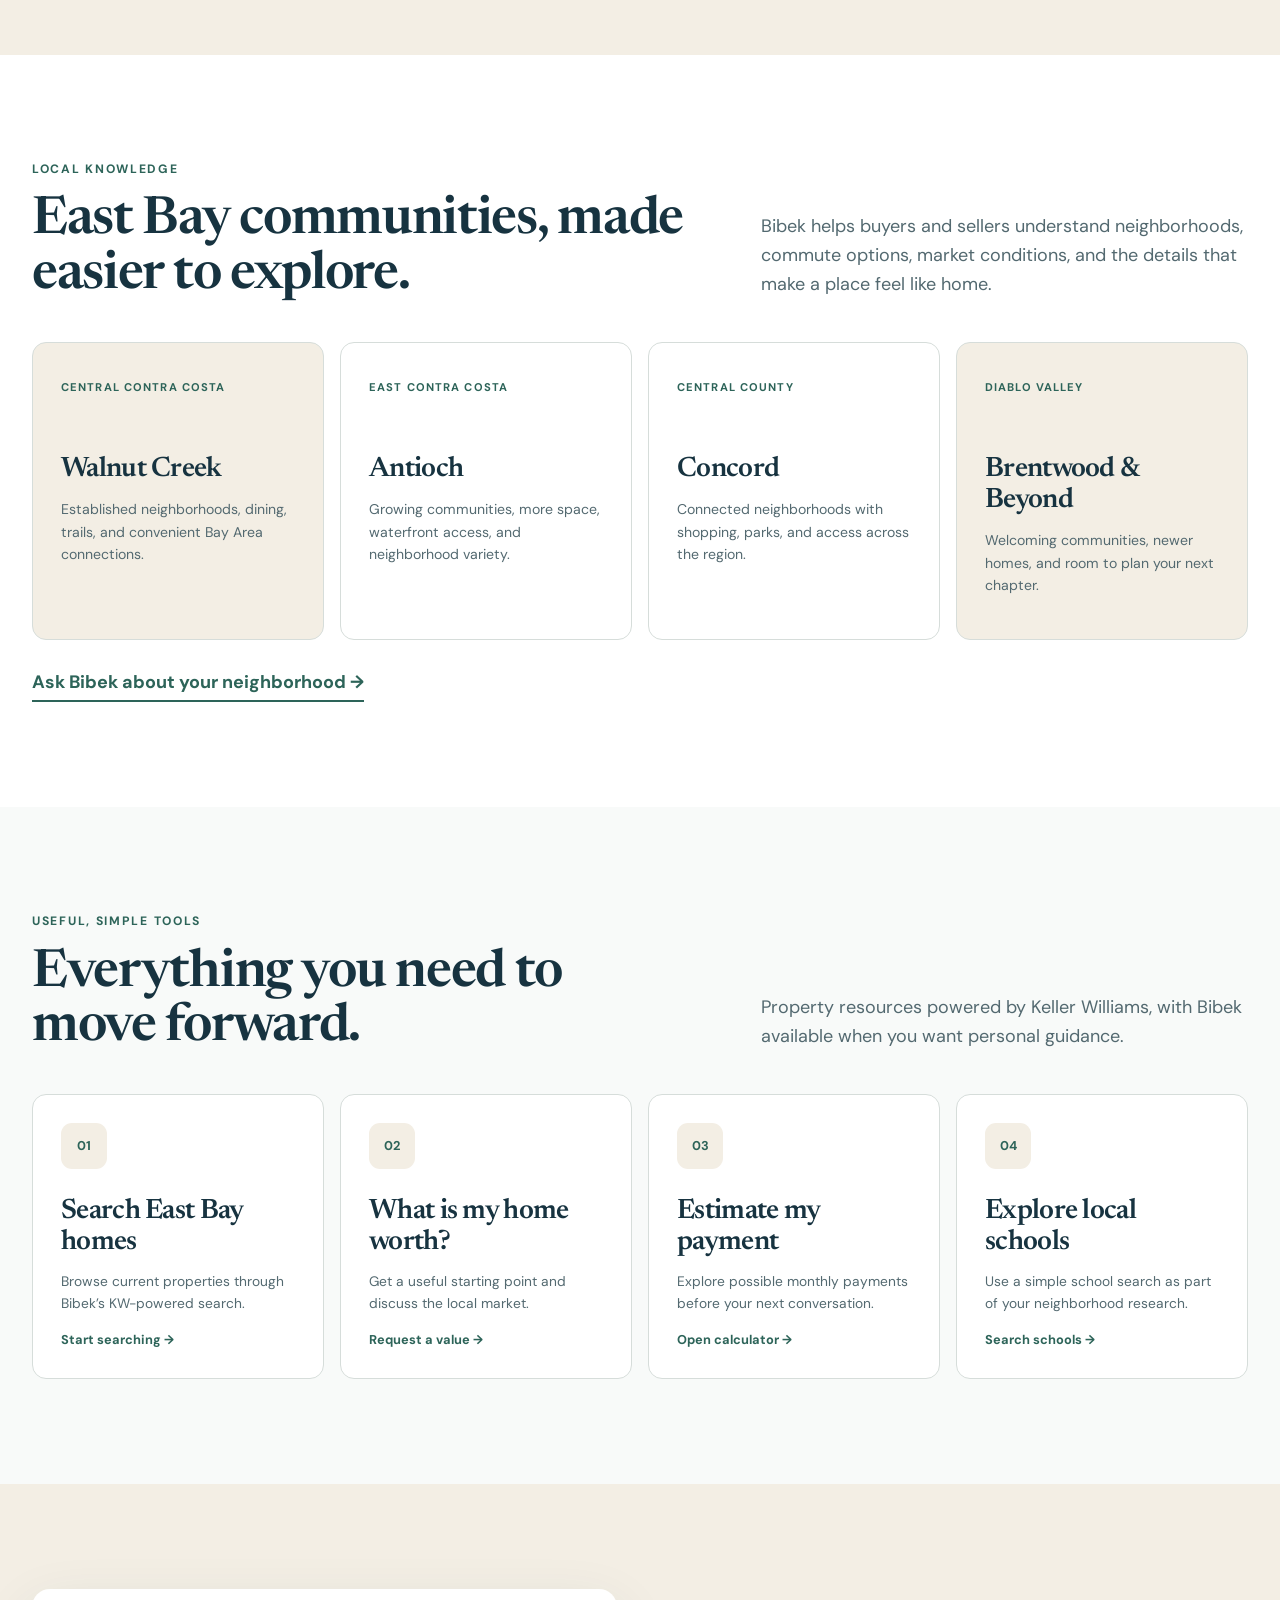
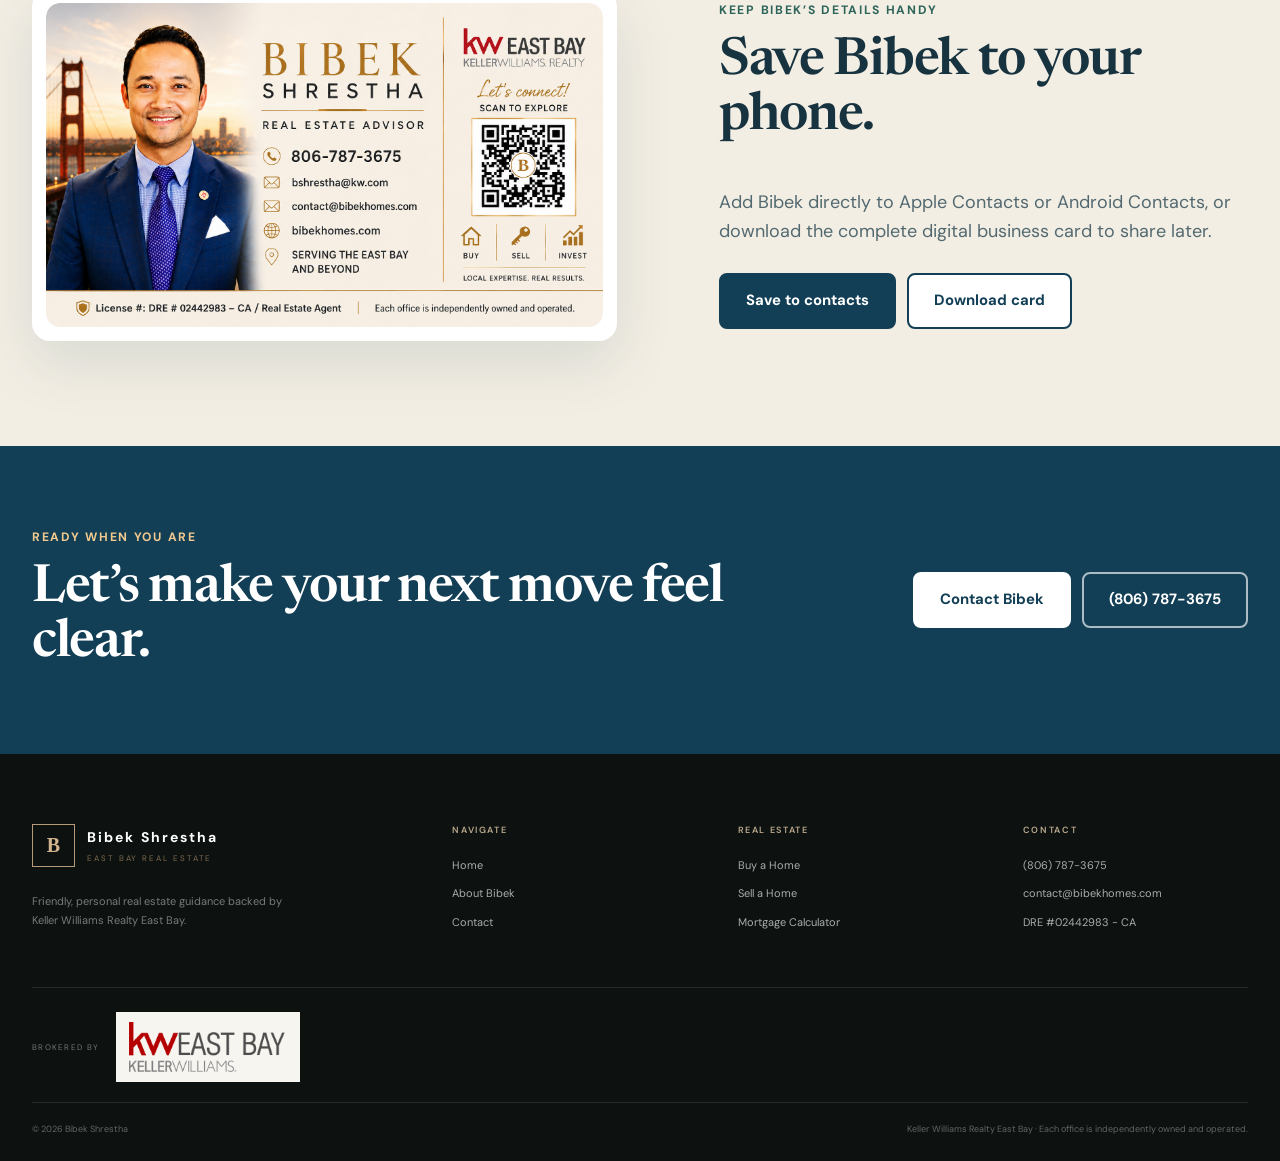
==== commit 0acf4115: "Remove inconsistent homepage top bar" ====
--- a/index.html
+++ b/index.html
@@ -10,19 +10,12 @@
 <link rel="preconnect" href="https://fonts.gstatic.com" crossorigin>
 <link href="https://fonts.googleapis.com/css2?family=DM+Sans:wght@400;500;600;700&family=Newsreader:opsz,wght@6..72,500;6..72,600&display=swap" rel="stylesheet">
 <link rel="stylesheet" href="assets/css/styles.css?v=premium-2">
-<link rel="stylesheet" href="assets/css/refinements.css?v=refine-5">
-<link rel="stylesheet" href="assets/css/coastal-home.css?v=coastal-7">
+<link rel="stylesheet" href="assets/css/refinements.css?v=refine-7">
+<link rel="stylesheet" href="assets/css/coastal-home.css?v=coastal-8">
 </head>
 <body class="coastal-home">
 
 <a class="coastal-skip" href="#main-content">Skip to main content</a>
-
-<div class="coastal-topbar">
-  <div class="container">
-    <span>Serving Walnut Creek, Antioch, Concord, Brentwood &amp; the greater East Bay</span>
-    <a data-agent-phone-link href="#">Questions? Call <strong data-agent-phone></strong></a>
-  </div>
-</div>
 
 <header class="site-header coastal-header">
   <div class="container navbar">
--- a/assets/css/refinements.css
+++ b/assets/css/refinements.css
@@ -87,9 +87,10 @@
 .kw-immersive-page .tool-intro p { margin-bottom: 0; }
 .kw-immersive-shell { padding: 0; background: #fff; }
 .kw-immersive-shell > .container { width: 100%; max-width: none; }
-.kw-immersive-shell .frame-card { --kw-header-crop: 178px; width: 100%; max-width: none; margin: 0; border: 0; border-radius: 0; box-shadow: none; overflow: hidden; }
+.kw-immersive-shell .frame-card { --kw-header-crop: 105px; width: 100%; max-width: none; margin: 0; border: 0; border-radius: 0; box-shadow: none; }
 .kw-immersive-shell .frame-toolbar { position: sticky; top: 80px; z-index: 20; padding-left: max(24px, calc((100vw - 1240px) / 2)); padding-right: max(24px, calc((100vw - 1240px) / 2)); background: rgba(251,250,247,.96); backdrop-filter: blur(14px); }
-.kw-immersive-shell .kw-frame { position: relative; z-index: 1; display: block; width: 100%; height: calc(100vh - 138px + var(--kw-header-crop)); min-height: calc(780px + var(--kw-header-crop)); margin-top: calc(-1 * var(--kw-header-crop)); margin-bottom: calc(-1 * var(--kw-header-crop)); border: 0; }
+.kw-immersive-shell .kw-frame-viewport { width: 100%; height: calc(100vh - 138px); min-height: 780px; overflow: hidden; background: #fff; }
+.kw-immersive-shell .kw-frame { display: block; width: 100%; height: calc(100% + var(--kw-header-crop)); border: 0; transform: translateY(calc(-1 * var(--kw-header-crop))); }
 .kw-immersive-shell .privacy-note { max-width: none; margin: 0; padding: 12px 4%; background: var(--cream); text-align: center; }
 
 @media (max-width: 980px) {
@@ -100,8 +101,8 @@
   .kw-launch { grid-template-columns: 1fr; }
   .kw-advisor-card { min-height: 360px; }
   .kw-immersive-shell .frame-toolbar { top: 72px; }
-  .kw-immersive-shell .frame-card { --kw-header-crop: 158px; }
-  .kw-immersive-shell .kw-frame { height: calc(100svh - 130px + var(--kw-header-crop)); min-height: calc(680px + var(--kw-header-crop)); }
+  .kw-immersive-shell .frame-card { --kw-header-crop: 95px; }
+  .kw-immersive-shell .kw-frame-viewport { height: calc(100svh - 130px); min-height: 680px; }
 }
 
 @media (max-width: 620px) {
@@ -131,6 +132,6 @@
   .kw-advisor-card { min-height: 340px; padding: 35px 25px; }
   .kw-immersive-page .tool-intro { padding: 35px 0 24px; }
   .kw-immersive-shell .frame-toolbar { position: static; }
-  .kw-immersive-shell .frame-card { --kw-header-crop: 138px; }
-  .kw-immersive-shell .kw-frame { height: calc(100svh - 120px + var(--kw-header-crop)); min-height: calc(620px + var(--kw-header-crop)); }
+  .kw-immersive-shell .frame-card { --kw-header-crop: 82px; }
+  .kw-immersive-shell .kw-frame-viewport { height: calc(100svh - 120px); min-height: 620px; }
 }
--- a/assets/css/coastal-home.css
+++ b/assets/css/coastal-home.css
@@ -22,9 +22,6 @@
 .coastal-skip { position: fixed; left: 8px; top: 8px; z-index: 9999; padding: 12px 18px; background: #fff; color: #000; transform: translateY(-160%); }
 .coastal-skip:focus { transform: translateY(0); }
 
-.coastal-topbar { min-height: 42px; display: flex; align-items: center; background: var(--coastal-blue); color: #fff; font-size: .82rem; }
-.coastal-topbar .container { display: flex; align-items: center; justify-content: space-between; gap: 24px; }
-.coastal-topbar a { text-decoration: underline; text-underline-offset: 4px; }
 .coastal-header { background: rgba(255,255,255,.97); }
 .coastal-header .navbar { min-height: 80px; }
 .coastal-header .main-nav { gap: 31px; font-size: 12px; }
@@ -158,8 +155,6 @@
 }
 
 @media (max-width: 980px) {
-  .coastal-topbar span { display: none; }
-  .coastal-topbar .container { justify-content: center; }
   .coastal-header .navbar { min-height: 72px; }
   .coastal-header .main-nav { top: 72px; font-size: 1.05rem; }
   .coastal-header .main-nav a { padding: 16px; }
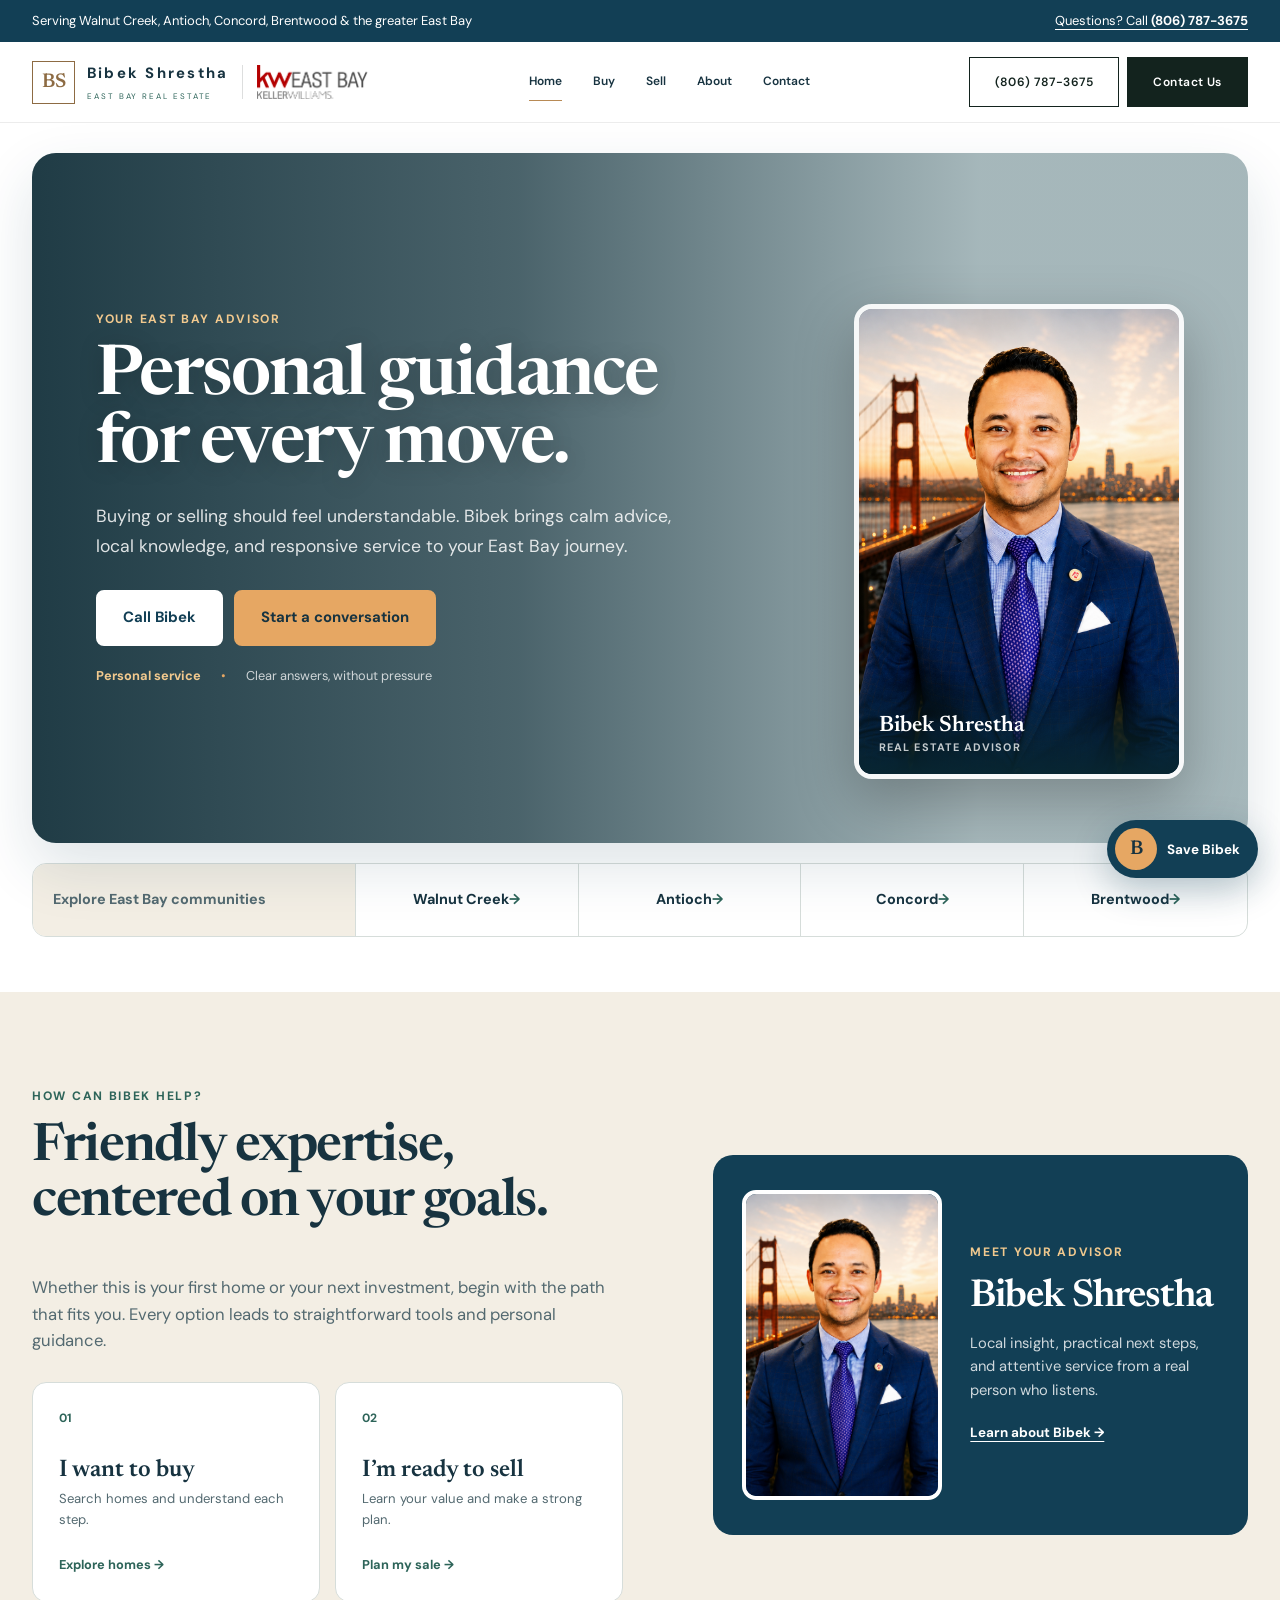
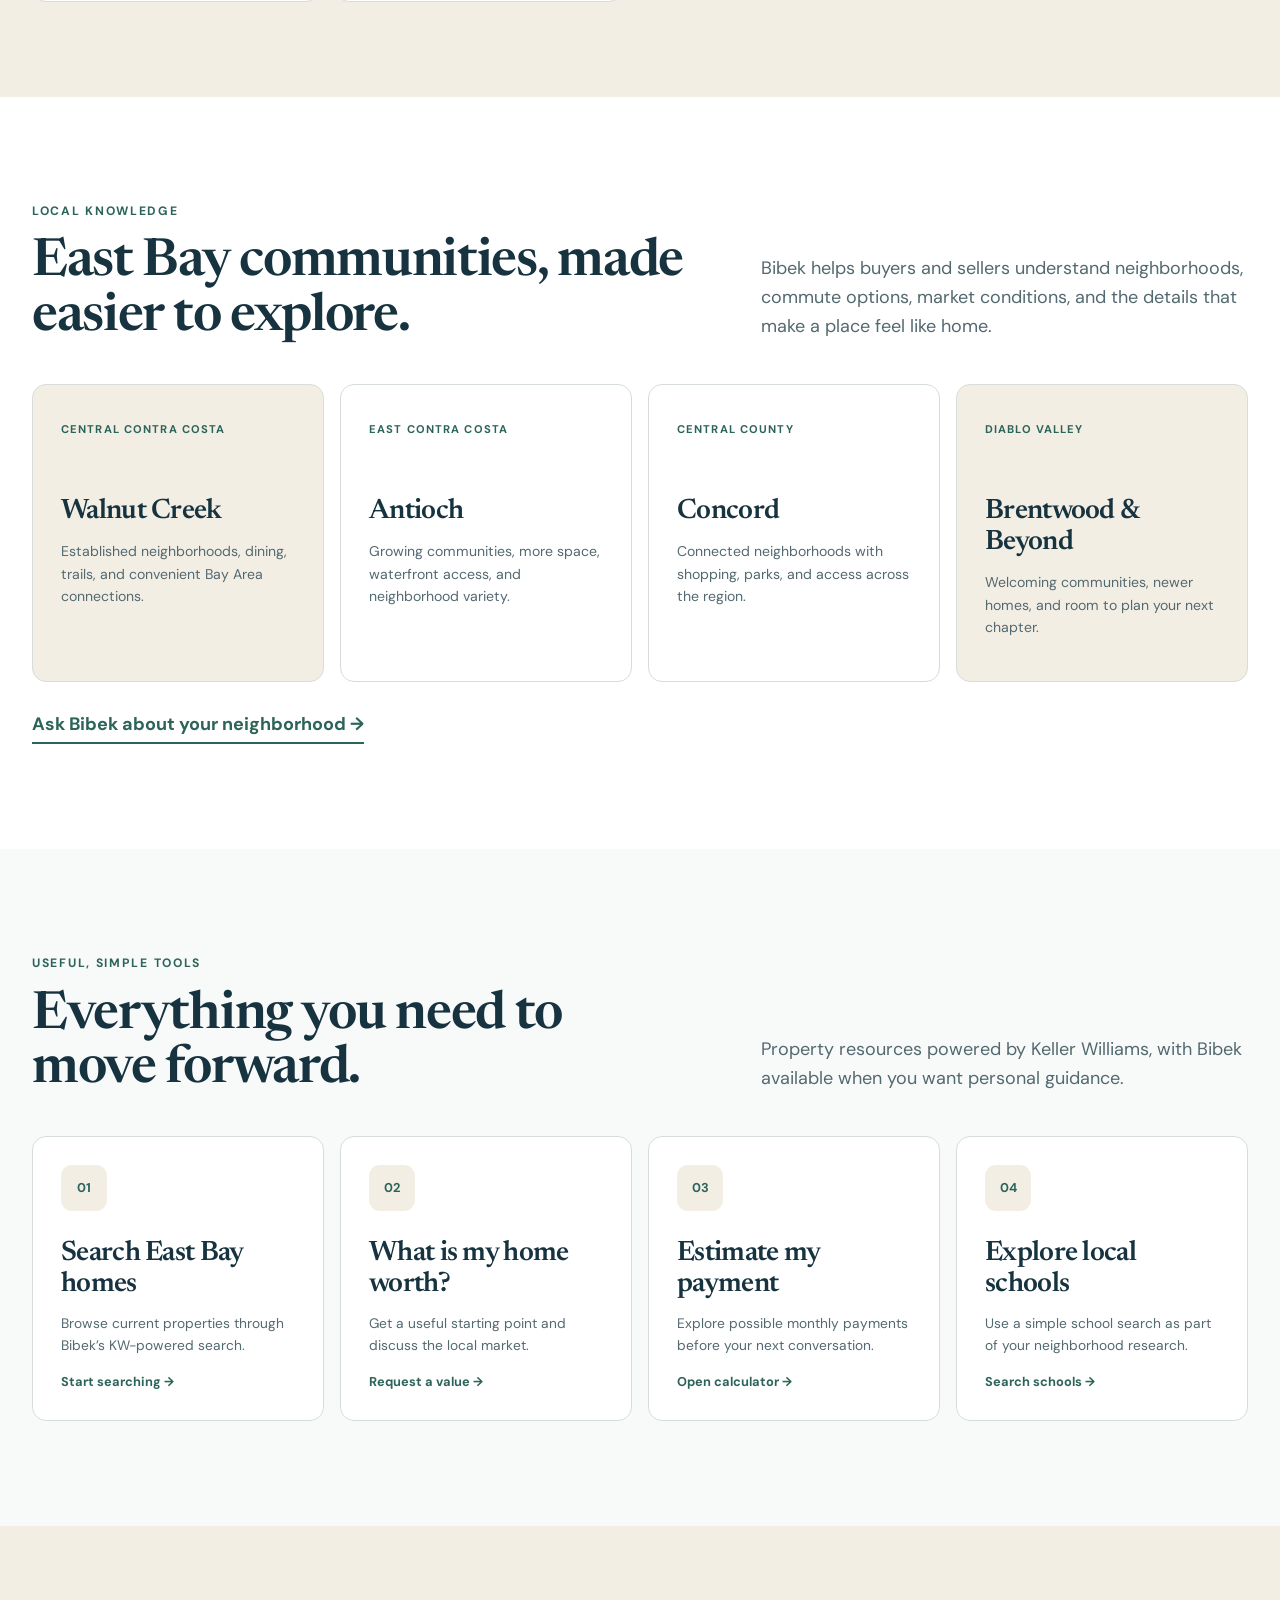
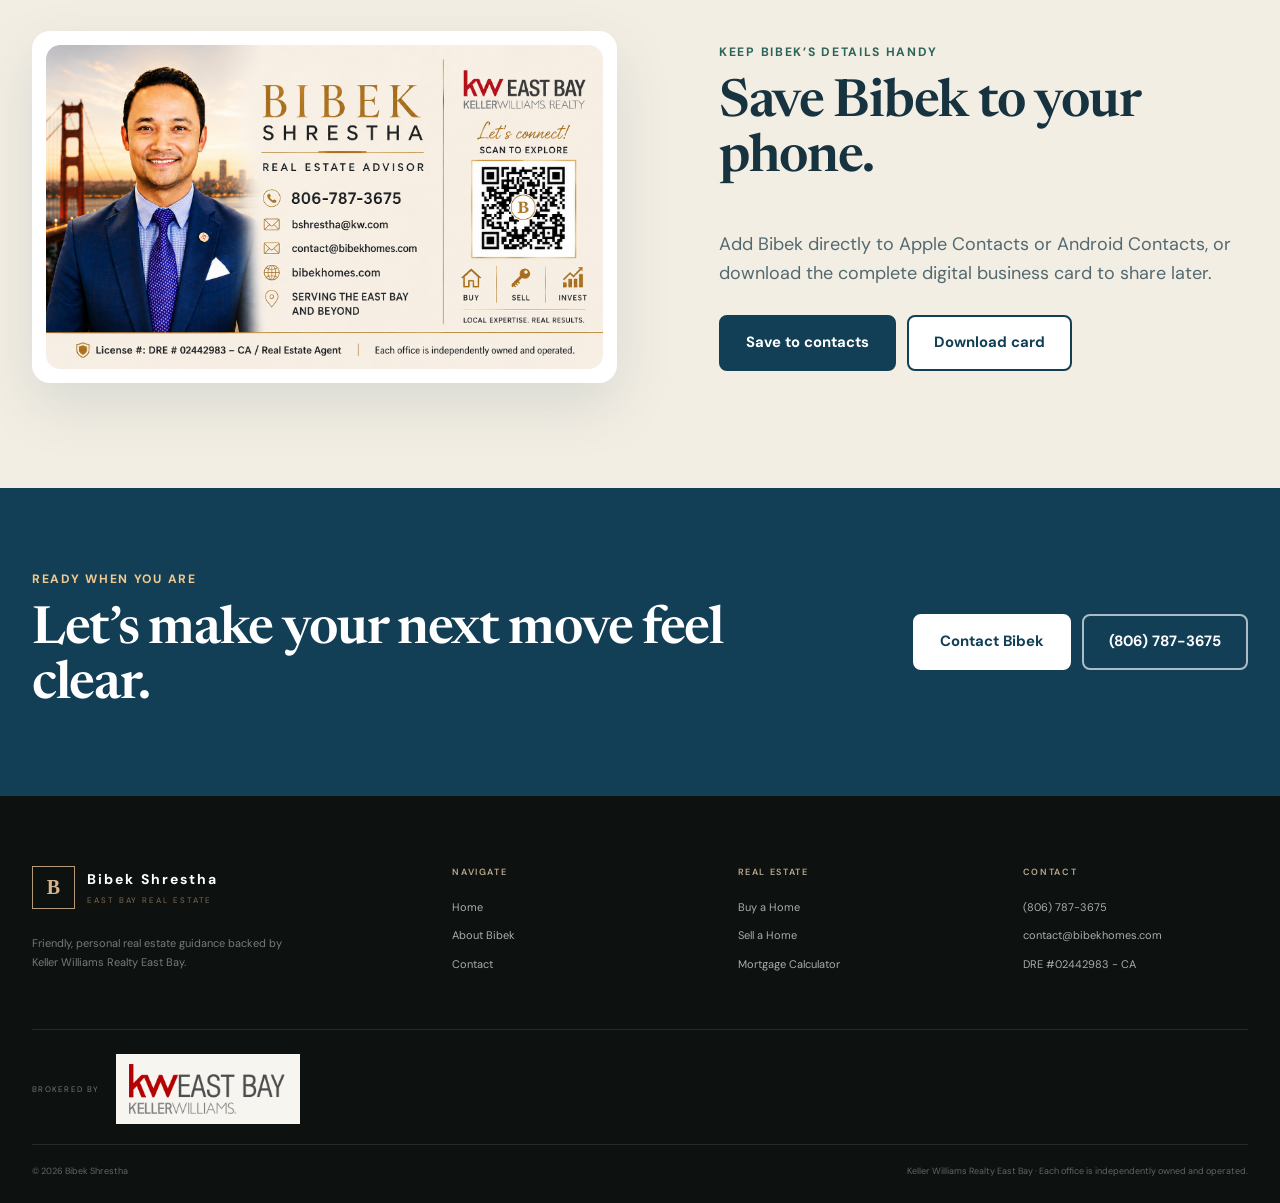
==== commit 8578603f: "Restore service bar across all pages" ====
--- a/index.html
+++ b/index.html
@@ -10,7 +10,7 @@
 <link rel="preconnect" href="https://fonts.gstatic.com" crossorigin>
 <link href="https://fonts.googleapis.com/css2?family=DM+Sans:wght@400;500;600;700&family=Newsreader:opsz,wght@6..72,500;6..72,600&display=swap" rel="stylesheet">
 <link rel="stylesheet" href="assets/css/styles.css?v=premium-2">
-<link rel="stylesheet" href="assets/css/refinements.css?v=refine-7">
+<link rel="stylesheet" href="assets/css/refinements.css?v=refine-8">
 <link rel="stylesheet" href="assets/css/coastal-home.css?v=coastal-8">
 </head>
 <body class="coastal-home">
@@ -199,6 +199,6 @@
 </footer>
 
 <script src="assets/js/config.js"></script>
-<script src="assets/js/site.js?v=nav-brand-2"></script>
+<script src="assets/js/site.js?v=nav-brand-3"></script>
 </body>
 </html>
--- a/assets/css/refinements.css
+++ b/assets/css/refinements.css
@@ -29,6 +29,11 @@
 .hero-agent-copy em { margin-top: 10px; font: normal 600 9px var(--sans); letter-spacing: .06em; }
 
 .hero-scroll { right: 25px; bottom: 210px; }
+
+/* Shared service bar */
+.site-topbar { min-height: 42px; display: flex; align-items: center; background: #123f55; color: #fff; font-size: 13px; }
+.site-topbar .container { display: flex; align-items: center; justify-content: space-between; gap: 24px; }
+.site-topbar a { color: #fff; text-decoration: underline; text-underline-offset: 4px; }
 
 /* Keller Williams co-branding */
 .header-brand-group {
@@ -106,6 +111,8 @@
 }
 
 @media (max-width: 620px) {
+  .site-topbar span { display: none; }
+  .site-topbar .container { justify-content: center; }
   .header-brand-group { gap: 9px; }
   .header-brand-group .brand { gap: 8px; }
   .header-brand-group .monogram { width: 34px; height: 34px; font-size: 15px; }
